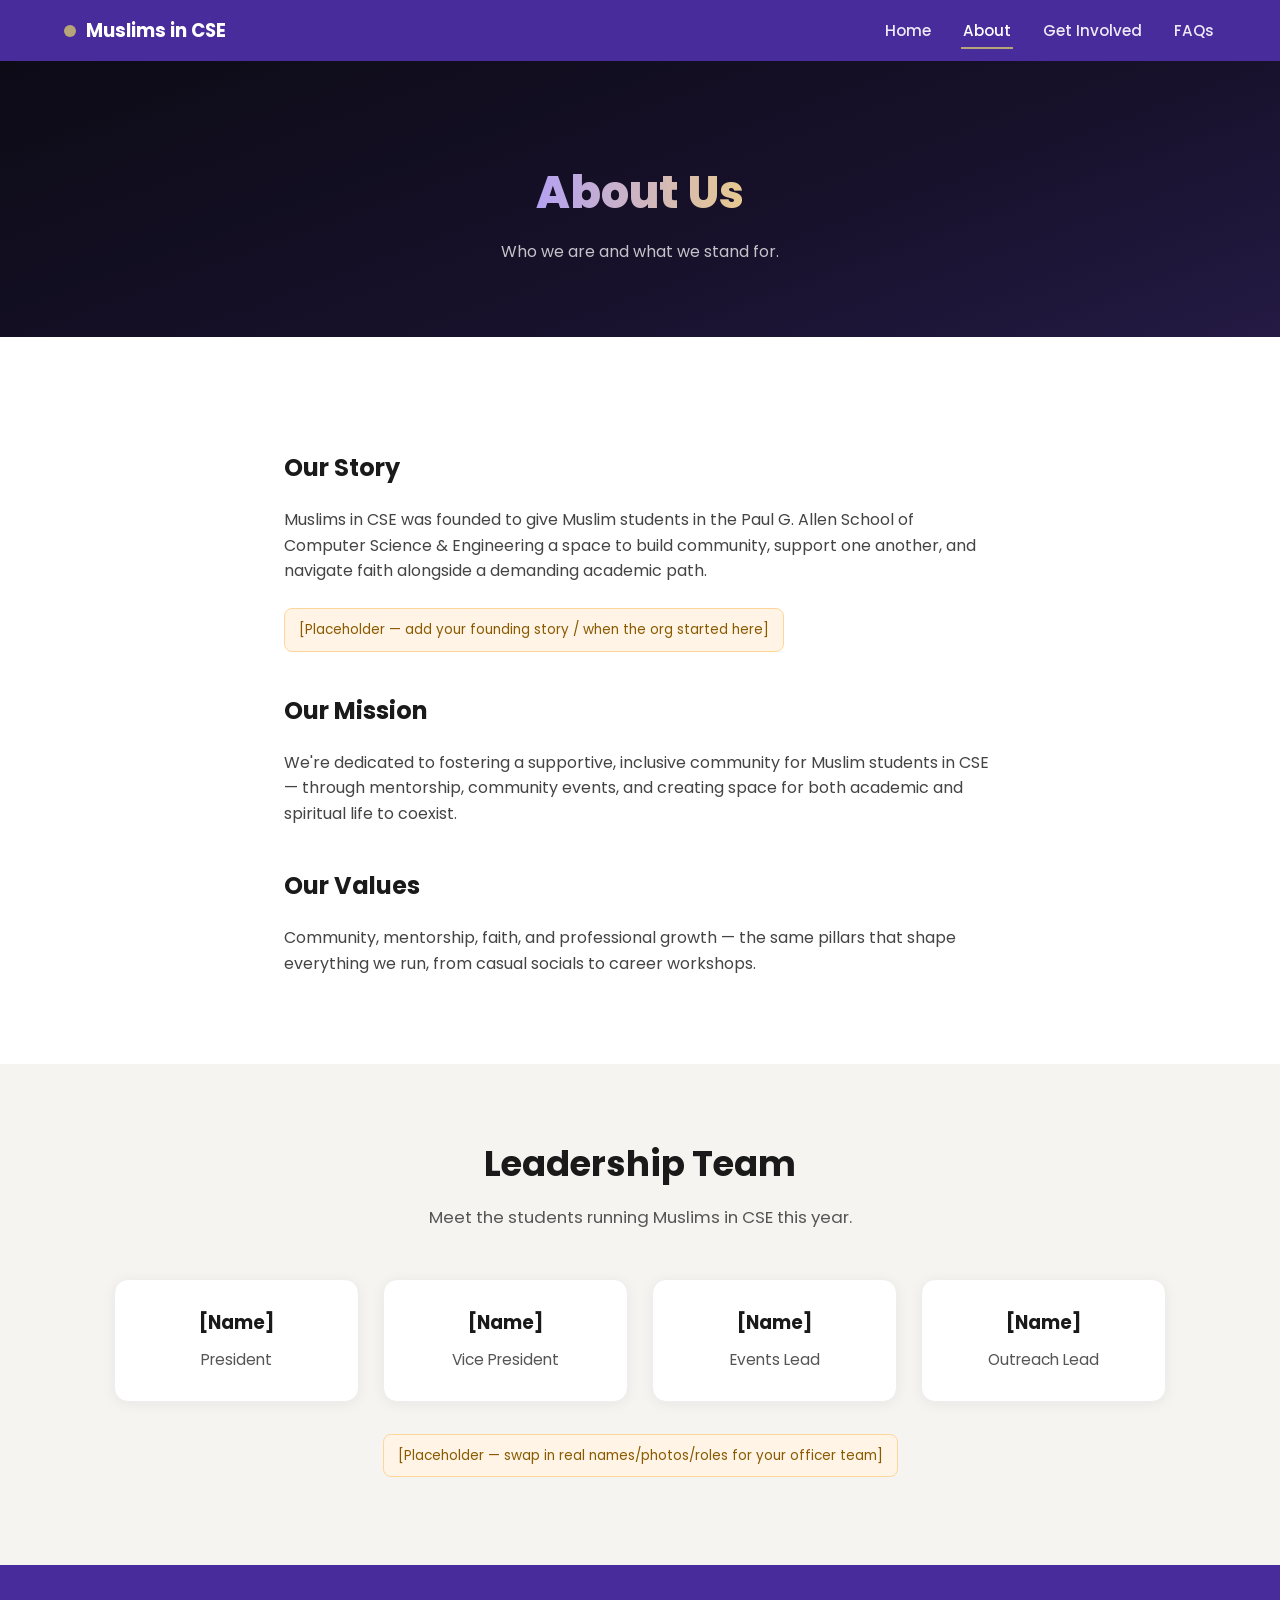
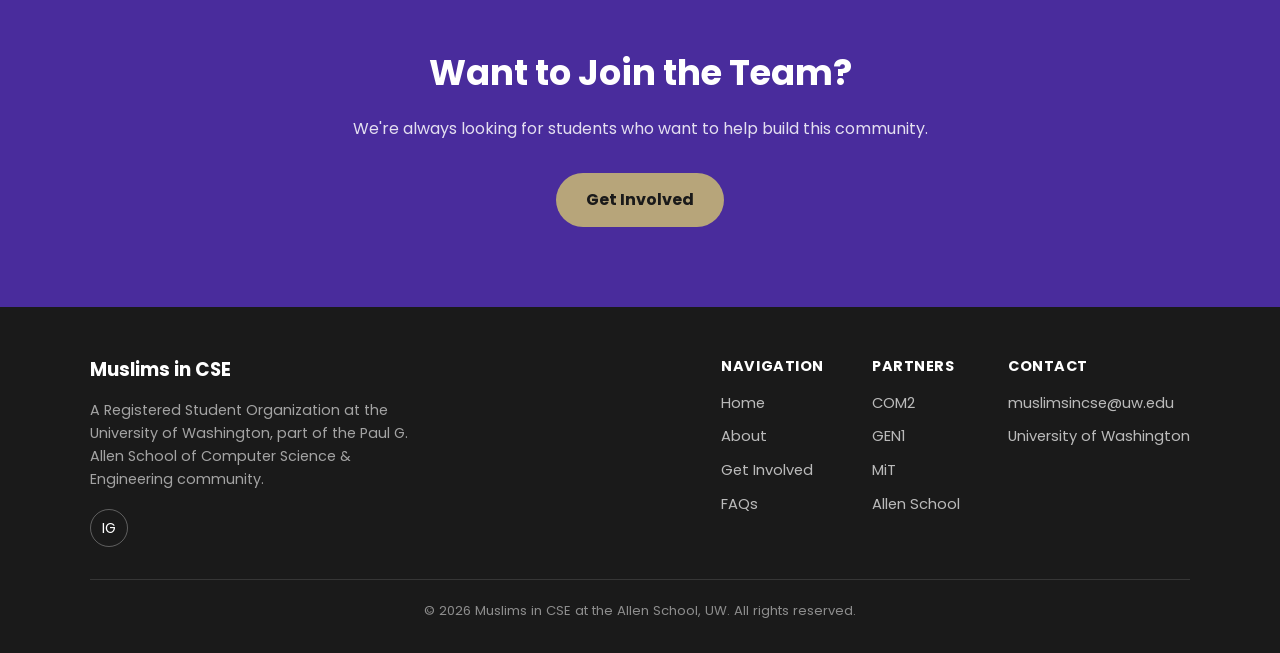
==== about.html @ 2cbd5d2c "Add about.html with organization details" ====
<!DOCTYPE html>
<html lang="en">
<head>
<meta charset="UTF-8">
<meta name="viewport" content="width=device-width, initial-scale=1.0">
<title>About — Muslims in CSE</title>
<link rel="stylesheet" href="style.css">
</head>
<body>

<header class="site-header">
  <div class="nav-wrap">
    <a href="index.html" class="brand"><span class="dot"></span> Muslims in CSE</a>
    <button class="menu-toggle" aria-label="Toggle menu" onclick="document.querySelector('.main-nav').classList.toggle('open')">&#9776;</button>
    <nav class="main-nav">
      <ul>
        <li><a href="index.html">Home</a></li>
        <li><a href="about.html" class="active">About</a></li>
        <li><a href="get-involved.html">Get Involved</a></li>
        <li><a href="faqs.html">FAQs</a></li>
      </ul>
    </nav>
  </div>
</header>

<section class="page-hero">
  <div class="container">
    <h1>About Us</h1>
    <p>Who we are and what we stand for.</p>
  </div>
</section>

<section>
  <div class="container prose">
    <h2>Our Story</h2>
    <p>Muslims in CSE was founded to give Muslim students in the Paul G. Allen School of Computer Science &amp; Engineering a space to build community, support one another, and navigate faith alongside a demanding academic path.</p>
    <span class="placeholder-note">[Placeholder — add your founding story / when the org started here]</span>

    <h2>Our Mission</h2>
    <p>We're dedicated to fostering a supportive, inclusive community for Muslim students in CSE — through mentorship, community events, and creating space for both academic and spiritual life to coexist.</p>

    <h2>Our Values</h2>
    <p>Community, mentorship, faith, and professional growth — the same pillars that shape everything we run, from casual socials to career workshops.</p>
  </div>
</section>

<section class="section-soft">
  <div class="container">
    <h2 class="section-title">Leadership Team</h2>
    <p class="section-lead">Meet the students running Muslims in CSE this year.</p>
    <div class="grid">
      <div class="card" style="text-align:center;">
        <h3>[Name]</h3>
        <p>President</p>
      </div>
      <div class="card" style="text-align:center;">
        <h3>[Name]</h3>
        <p>Vice President</p>
      </div>
      <div class="card" style="text-align:center;">
        <h3>[Name]</h3>
        <p>Events Lead</p>
      </div>
      <div class="card" style="text-align:center;">
        <h3>[Name]</h3>
        <p>Outreach Lead</p>
      </div>
    </div>
    <p style="text-align:center; margin-top:24px;"><span class="placeholder-note">[Placeholder — swap in real names/photos/roles for your officer team]</span></p>
  </div>
</section>

<section class="cta">
  <div class="container">
    <h2>Want to Join the Team?</h2>
    <p>We're always looking for students who want to help build this community.</p>
    <a href="get-involved.html" class="btn">Get Involved</a>
  </div>
</section>

<footer class="site-footer">
  <div class="footer-inner">
    <div class="footer-brand">
      <h3>Muslims in CSE</h3>
      <p>A Registered Student Organization at the University of Washington, part of the Paul G. Allen School of Computer Science &amp; Engineering community.</p>
      <div class="social-row">
        <a href="#" aria-label="Instagram">IG</a>
      </div>
    </div>
    <div class="footer-links">
      <div>
        <h4>Navigation</h4>
        <ul>
          <li><a href="index.html">Home</a></li>
          <li><a href="about.html">About</a></li>
          <li><a href="get-involved.html">Get Involved</a></li>
          <li><a href="faqs.html">FAQs</a></li>
        </ul>
      </div>
      <div>
        <h4>Partners</h4>
        <ul>
          <li><a href="https://com2.cs.washington.edu/" target="_blank" rel="noopener">COM2</a></li>
          <li><a href="https://gen1.cs.washington.edu/" target="_blank" rel="noopener">GEN1</a></li>
          <li><a href="https://mit.cs.washington.edu/" target="_blank" rel="noopener">MiT</a></li>
          <li><a href="https://www.cs.washington.edu/" target="_blank" rel="noopener">Allen School</a></li>
        </ul>
      </div>
      <div>
        <h4>Contact</h4>
        <ul>
          <li><a href="mailto:muslimsincse@uw.edu">muslimsincse@uw.edu</a></li>
          <li><a href="https://www.washington.edu/" target="_blank" rel="noopener">University of Washington</a></li>
        </ul>
      </div>
    </div>
  </div>
  <div class="footer-bottom">&copy; 2026 Muslims in CSE at the Allen School, UW. All rights reserved.</div>
</footer>

</body>
</html>
---- style.css ----
@import url('https://fonts.googleapis.com/css2?family=Poppins:wght@400;500;600;700;800&display=swap');

:root {
  --purple: #492c9c;
  --purple-dark: #2c1a63;
  --purple-light: #b4a1f2;
  --gold: #b7a57a;
  --ink: #1a1a1a;
  --bg-soft: #f5f4f0;
  --white: #ffffff;
  --radius: 14px;
}

* { box-sizing: border-box; }

body {
  margin: 0;
  font-family: 'Poppins', -apple-system, BlinkMacSystemFont, "Segoe UI", Roboto, Helvetica, Arial, sans-serif;
  color: var(--ink);
  line-height: 1.6;
  background: var(--white);
}

h1, h2, h3, .brand, nav.main-nav a { font-family: 'Poppins', sans-serif; }

img { max-width: 100%; display: block; }
a { color: inherit; }

.container {
  max-width: 1100px;
  margin: 0 auto;
  padding: 0 24px;
}

header.site-header {
  position: sticky;
  top: 0;
  z-index: 50;
  background: var(--purple);
  border-bottom: none;
}

.nav-wrap {
  display: flex;
  align-items: center;
  justify-content: space-between;
  padding: 16px 24px;
  max-width: 1200px;
  margin: 0 auto;
}

.brand {
  display: flex;
  align-items: center;
  gap: 10px;
  font-weight: 700;
  font-size: 1.15rem;
  text-decoration: none;
  color: var(--white);
}

.brand .dot {
  width: 12px;
  height: 12px;
  border-radius: 50%;
  background: var(--gold);
}

nav.main-nav ul {
  display: flex;
  gap: 28px;
  list-style: none;
  margin: 0;
  padding: 0;
}

nav.main-nav a {
  text-decoration: none;
  font-weight: 500;
  font-size: 0.95rem;
  color: rgba(255,255,255,0.9);
  padding: 6px 2px;
  border-bottom: 2px solid transparent;
}

nav.main-nav a:hover,
nav.main-nav a.active {
  color: var(--white);
  border-bottom-color: var(--gold);
}

.menu-toggle {
  display: none;
  background: none;
  border: none;
  font-size: 1.6rem;
  cursor: pointer;
  color: var(--white);
}

@media (max-width: 720px) {
  .menu-toggle { display: block; }
  nav.main-nav {
    display: none;
    width: 100%;
    order: 3;
  }
  nav.main-nav.open { display: block; }
  nav.main-nav ul {
    flex-direction: column;
    gap: 0;
    padding: 8px 24px 16px;
  }
  nav.main-nav a { display: block; padding: 10px 0; }
  .nav-wrap { flex-wrap: wrap; }
}

.hero {
  background:
    radial-gradient(ellipse at 30% 20%, rgba(73,44,156,0.55) 0%, rgba(10,8,20,0) 55%),
    radial-gradient(ellipse at 80% 80%, rgba(183,165,122,0.18) 0%, rgba(10,8,20,0) 50%),
    linear-gradient(160deg, #0d0b16 0%, #17112b 60%, #241a44 100%);
  color: var(--white);
  padding: 140px 24px 110px;
  text-align: left;
  position: relative;
}

.hero .container { max-width: 900px; }

.hero .eyebrow {
  color: var(--gold);
  font-weight: 600;
  letter-spacing: 0.08em;
  text-transform: uppercase;
  font-size: 0.85rem;
  margin-bottom: 18px;
  display: block;
}

.hero h1 {
  font-size: clamp(2.6rem, 6vw, 4.2rem);
  margin: 0;
  font-weight: 800;
  letter-spacing: -0.01em;
  line-height: 1.05;
  background: linear-gradient(90deg, var(--purple-light), #e7c98f);
  -webkit-background-clip: text;
  background-clip: text;
  color: transparent;
}

.hero h1 + .hero-sub {
  font-size: clamp(1.3rem, 3vw, 1.9rem);
  font-weight: 500;
  color: var(--white);
  margin: 6px 0 26px;
}

.hero p {
  max-width: 620px;
  margin: 0 0 36px;
  font-size: 1.1rem;
  color: rgba(255,255,255,0.78);
}

.page-hero {
  background: linear-gradient(160deg, #0d0b16 0%, #17112b 60%, #241a44 100%);
  color: var(--white);
  padding: 96px 24px 72px;
  text-align: center;
}

.page-hero h1 {
  margin: 0 0 10px;
  font-size: clamp(2rem, 4.5vw, 2.8rem);
  font-weight: 800;
  background: linear-gradient(90deg, var(--purple-light), #e7c98f);
  -webkit-background-clip: text;
  background-clip: text;
  color: transparent;
  display: inline-block;
}
.page-hero p { margin: 0; color: rgba(255,255,255,0.75); }

.btn {
  display: inline-block;
  padding: 14px 30px;
  border-radius: 999px;
  background: var(--gold);
  color: var(--ink);
  font-weight: 700;
  text-decoration: none;
  transition: transform 0.15s ease, box-shadow 0.15s ease;
  border: none;
  cursor: pointer;
}

.btn:hover { transform: translateY(-2px); box-shadow: 0 8px 20px rgba(0,0,0,0.18); }

.btn-outline {
  background: transparent;
  border: 2px solid var(--white);
  color: var(--white);
}

section { padding: 72px 24px; }
.section-soft { background: var(--bg-soft); }
.section-dark { background: var(--purple); color: var(--white); }

h2.section-title {
  text-align: center;
  font-size: clamp(1.6rem, 3.2vw, 2.2rem);
  margin: 0 0 12px;
}

p.section-lead {
  text-align: center;
  max-width: 680px;
  margin: 0 auto 48px;
  color: #555;
  font-size: 1.05rem;
}

.section-dark p.section-lead { color: rgba(255,255,255,0.85); }

.grid {
  display: grid;
  grid-template-columns: repeat(auto-fit, minmax(230px, 1fr));
  gap: 24px;
  max-width: 1100px;
  margin: 0 auto;
}

.card {
  background: var(--white);
  border-radius: var(--radius);
  padding: 28px 24px;
  box-shadow: 0 2px 14px rgba(0,0,0,0.06);
  border: 1px solid #eee;
}

.card .icon {
  width: 46px;
  height: 46px;
  border-radius: 12px;
  background: var(--purple);
  color: var(--white);
  display: flex;
  align-items: center;
  justify-content: center;
  font-size: 1.3rem;
  margin-bottom: 16px;
}

.card h3 { margin: 0 0 10px; font-size: 1.15rem; }
.card p { margin: 0; color: #555; font-size: 0.97rem; }

.faq-list { max-width: 780px; margin: 0 auto; }

details.faq-item {
  border-bottom: 1px solid #e4e4e4;
  padding: 18px 0;
}

details.faq-item summary {
  cursor: pointer;
  font-weight: 600;
  font-size: 1.05rem;
  list-style: none;
  display: flex;
  justify-content: space-between;
  align-items: center;
}

details.faq-item summary::-webkit-details-marker { display: none; }

details.faq-item summary::after {
  content: "+";
  font-size: 1.4rem;
  color: var(--purple);
  margin-left: 16px;
  transition: transform 0.2s ease;
}

details.faq-item[open] summary::after { transform: rotate(45deg); }

details.faq-item p {
  margin: 14px 0 0;
  color: #555;
}

.cta {
  background: var(--purple);
  color: var(--white);
  text-align: center;
  padding: 80px 24px;
}

.cta h2 { margin: 0 0 14px; font-size: clamp(1.6rem, 3.5vw, 2.2rem); }
.cta p { margin: 0 0 32px; color: rgba(255,255,255,0.85); }

footer.site-footer {
  background: #1a1a1a;
  color: rgba(255,255,255,0.85);
  padding: 48px 24px 32px;
}

.footer-inner {
  max-width: 1100px;
  margin: 0 auto;
  display: flex;
  flex-wrap: wrap;
  justify-content: space-between;
  gap: 32px;
}

.footer-brand { max-width: 320px; }
.footer-brand h3 { color: var(--white); margin: 0 0 10px; }
.footer-brand p { font-size: 0.9rem; color: rgba(255,255,255,0.6); }

.footer-links { display: flex; gap: 48px; flex-wrap: wrap; }
.footer-links h4 { color: var(--white); font-size: 0.9rem; margin: 0 0 12px; text-transform: uppercase; letter-spacing: 0.04em; }
.footer-links ul { list-style: none; margin: 0; padding: 0; }
.footer-links li { margin-bottom: 8px; }
.footer-links a { color: rgba(255,255,255,0.7); text-decoration: none; font-size: 0.92rem; }
.footer-links a:hover { color: var(--white); }

.social-row { display: flex; gap: 14px; margin-top: 18px; }
.social-row a {
  width: 38px; height: 38px;
  border-radius: 50%;
  border: 1px solid rgba(255,255,255,0.3);
  display: flex; align-items: center; justify-content: center;
  text-decoration: none;
  color: var(--white);
  font-size: 0.9rem;
}

.footer-bottom {
  max-width: 1100px;
  margin: 32px auto 0;
  padding-top: 20px;
  border-top: 1px solid rgba(255,255,255,0.12);
  font-size: 0.82rem;
  color: rgba(255,255,255,0.5);
  text-align: center;
}

.prose { max-width: 760px; margin: 0 auto; }
.prose h2 { margin-top: 40px; }
.prose p { color: #444; }

.two-col {
  display: grid;
  grid-template-columns: 1fr 1fr;
  gap: 40px;
  max-width: 1100px;
  margin: 0 auto;
  align-items: center;
}

@media (max-width: 720px) {
  .two-col { grid-template-columns: 1fr; }
  section { padding: 56px 20px; }
}

.placeholder-note {
  display: inline-block;
  background: #fff4e5;
  border: 1px solid #ffd699;
  color: #8a5a00;
  font-size: 0.85rem;
  padding: 10px 14px;
  border-radius: 8px;
  margin-top: 8px;
}
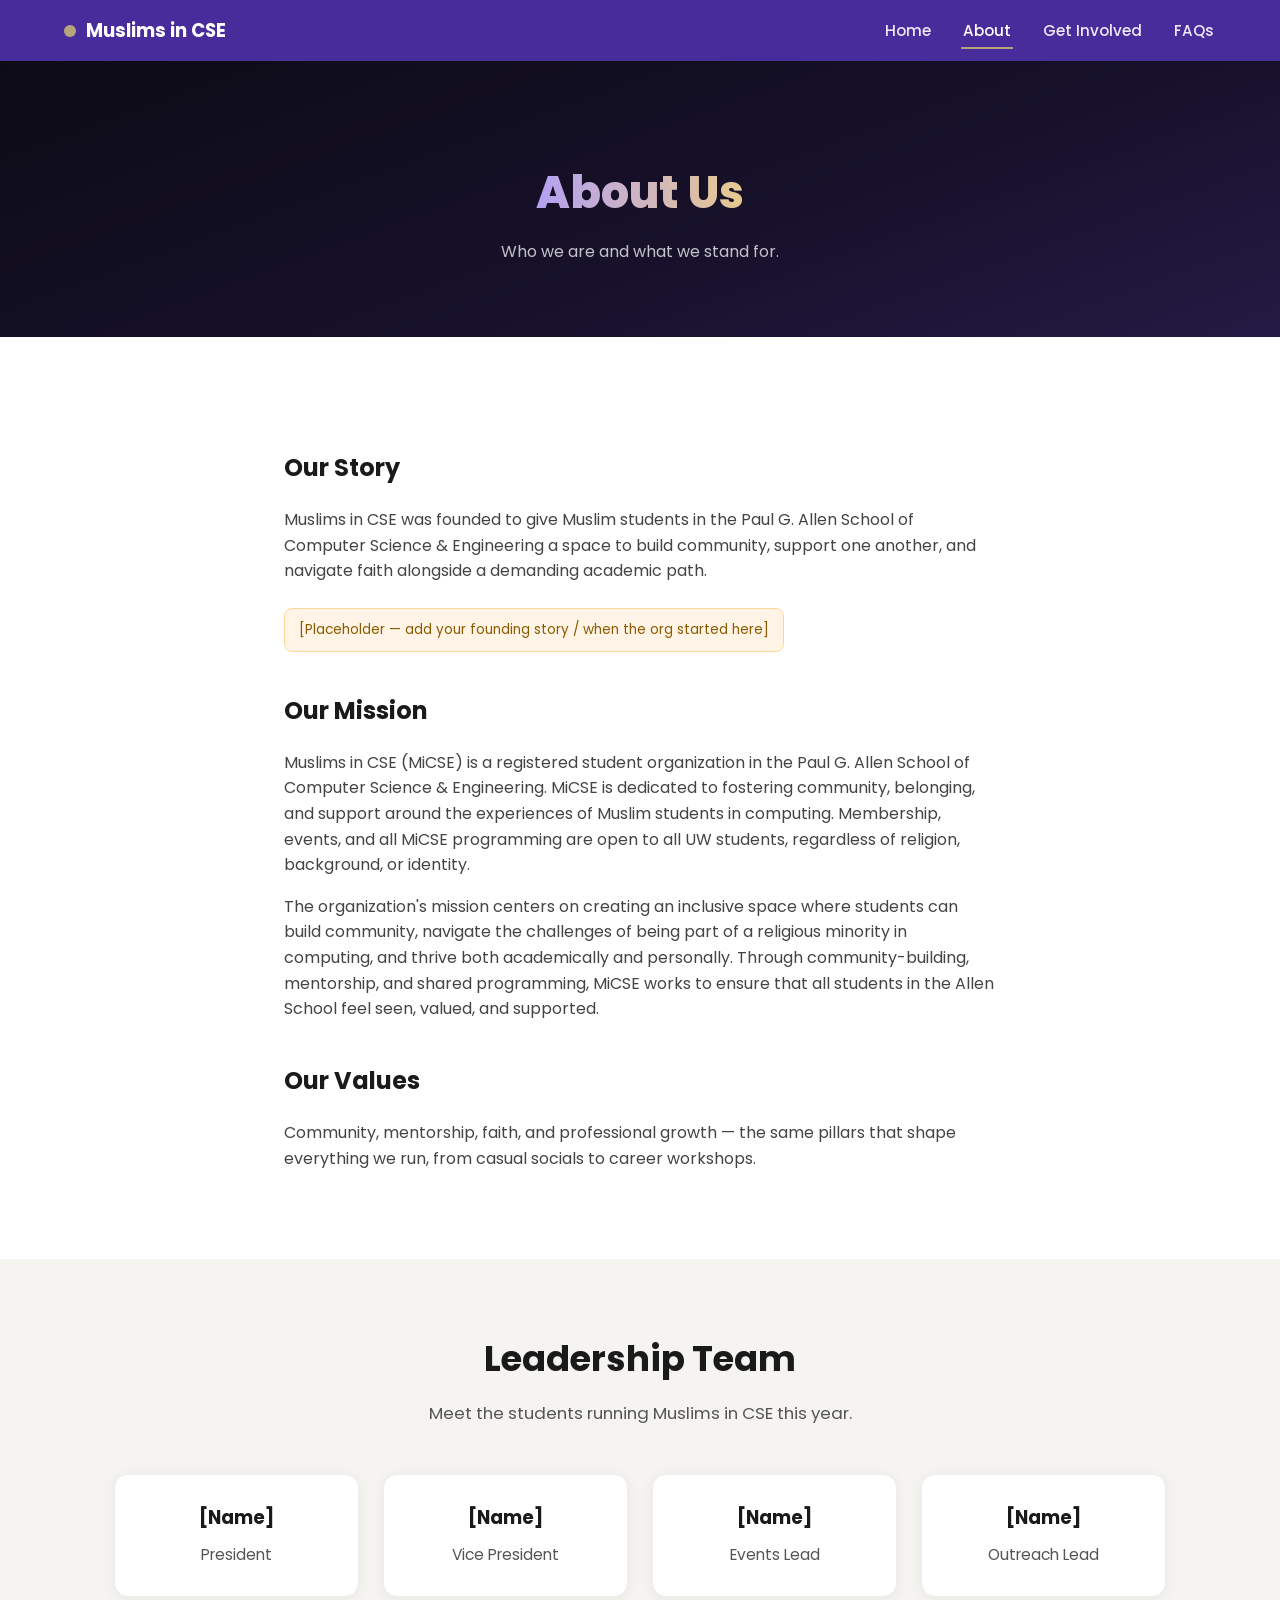
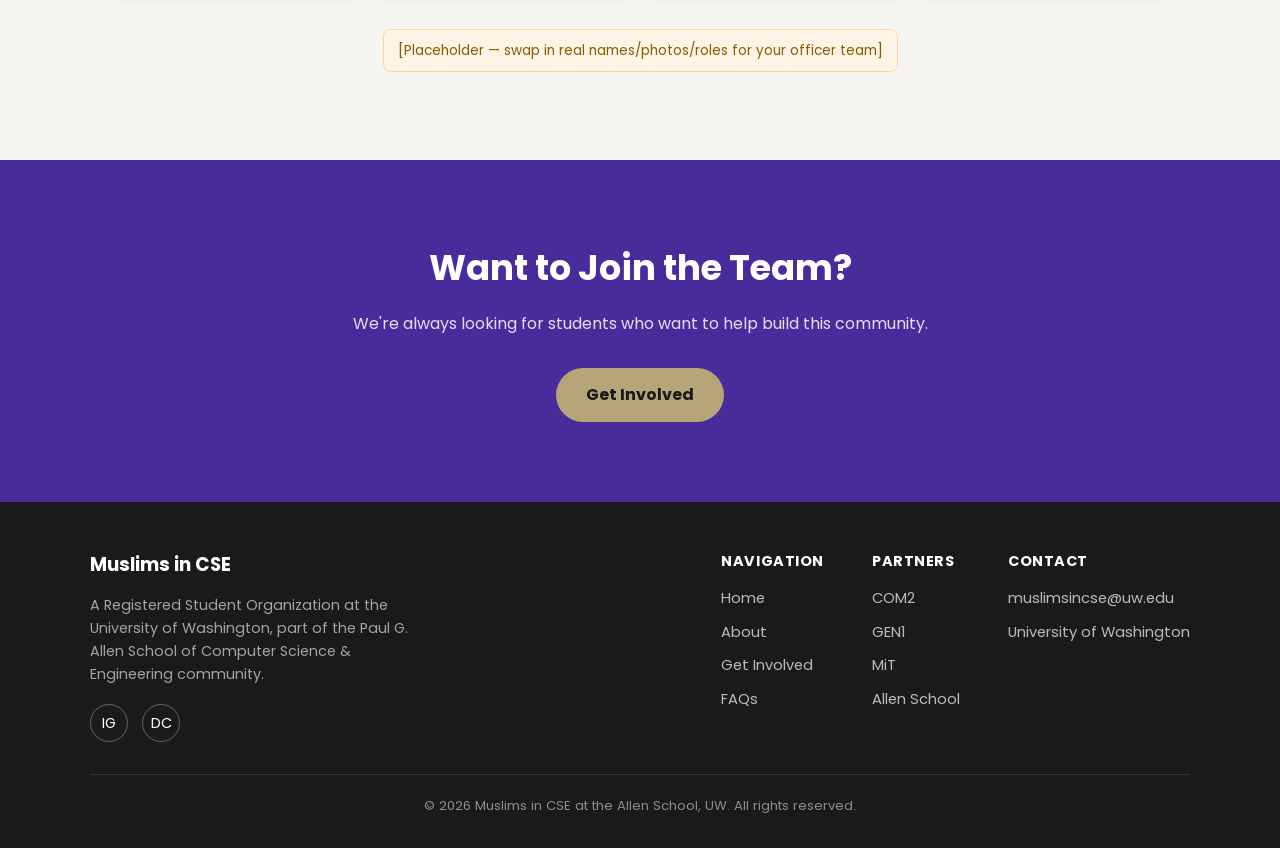
==== commit 1b294d39: "Revise mission statement for Muslims in CSE Updated the mission statement of Muslims in CSE to bette" ====
--- a/about.html
+++ b/about.html
@@ -37,7 +37,8 @@
     <span class="placeholder-note">[Placeholder — add your founding story / when the org started here]</span>
 
     <h2>Our Mission</h2>
-    <p>We're dedicated to fostering a supportive, inclusive community for Muslim students in CSE — through mentorship, community events, and creating space for both academic and spiritual life to coexist.</p>
+    <p>Muslims in CSE (MiCSE) is a registered student organization in the Paul G. Allen School of Computer Science &amp; Engineering. MiCSE is dedicated to fostering community, belonging, and support around the experiences of Muslim students in computing. Membership, events, and all MiCSE programming are open to all UW students, regardless of religion, background, or identity.</p>
+    <p>The organization's mission centers on creating an inclusive space where students can build community, navigate the challenges of being part of a religious minority in computing, and thrive both academically and personally. Through community-building, mentorship, and shared programming, MiCSE works to ensure that all students in the Allen School feel seen, valued, and supported.</p>
 
     <h2>Our Values</h2>
     <p>Community, mentorship, faith, and professional growth — the same pillars that shape everything we run, from casual socials to career workshops.</p>
@@ -85,6 +86,7 @@
       <p>A Registered Student Organization at the University of Washington, part of the Paul G. Allen School of Computer Science &amp; Engineering community.</p>
       <div class="social-row">
         <a href="#" aria-label="Instagram">IG</a>
+        <a href="https://discord.gg/hwtS8GEwmB" target="_blank" rel="noopener" aria-label="Discord">DC</a>
       </div>
     </div>
     <div class="footer-links">
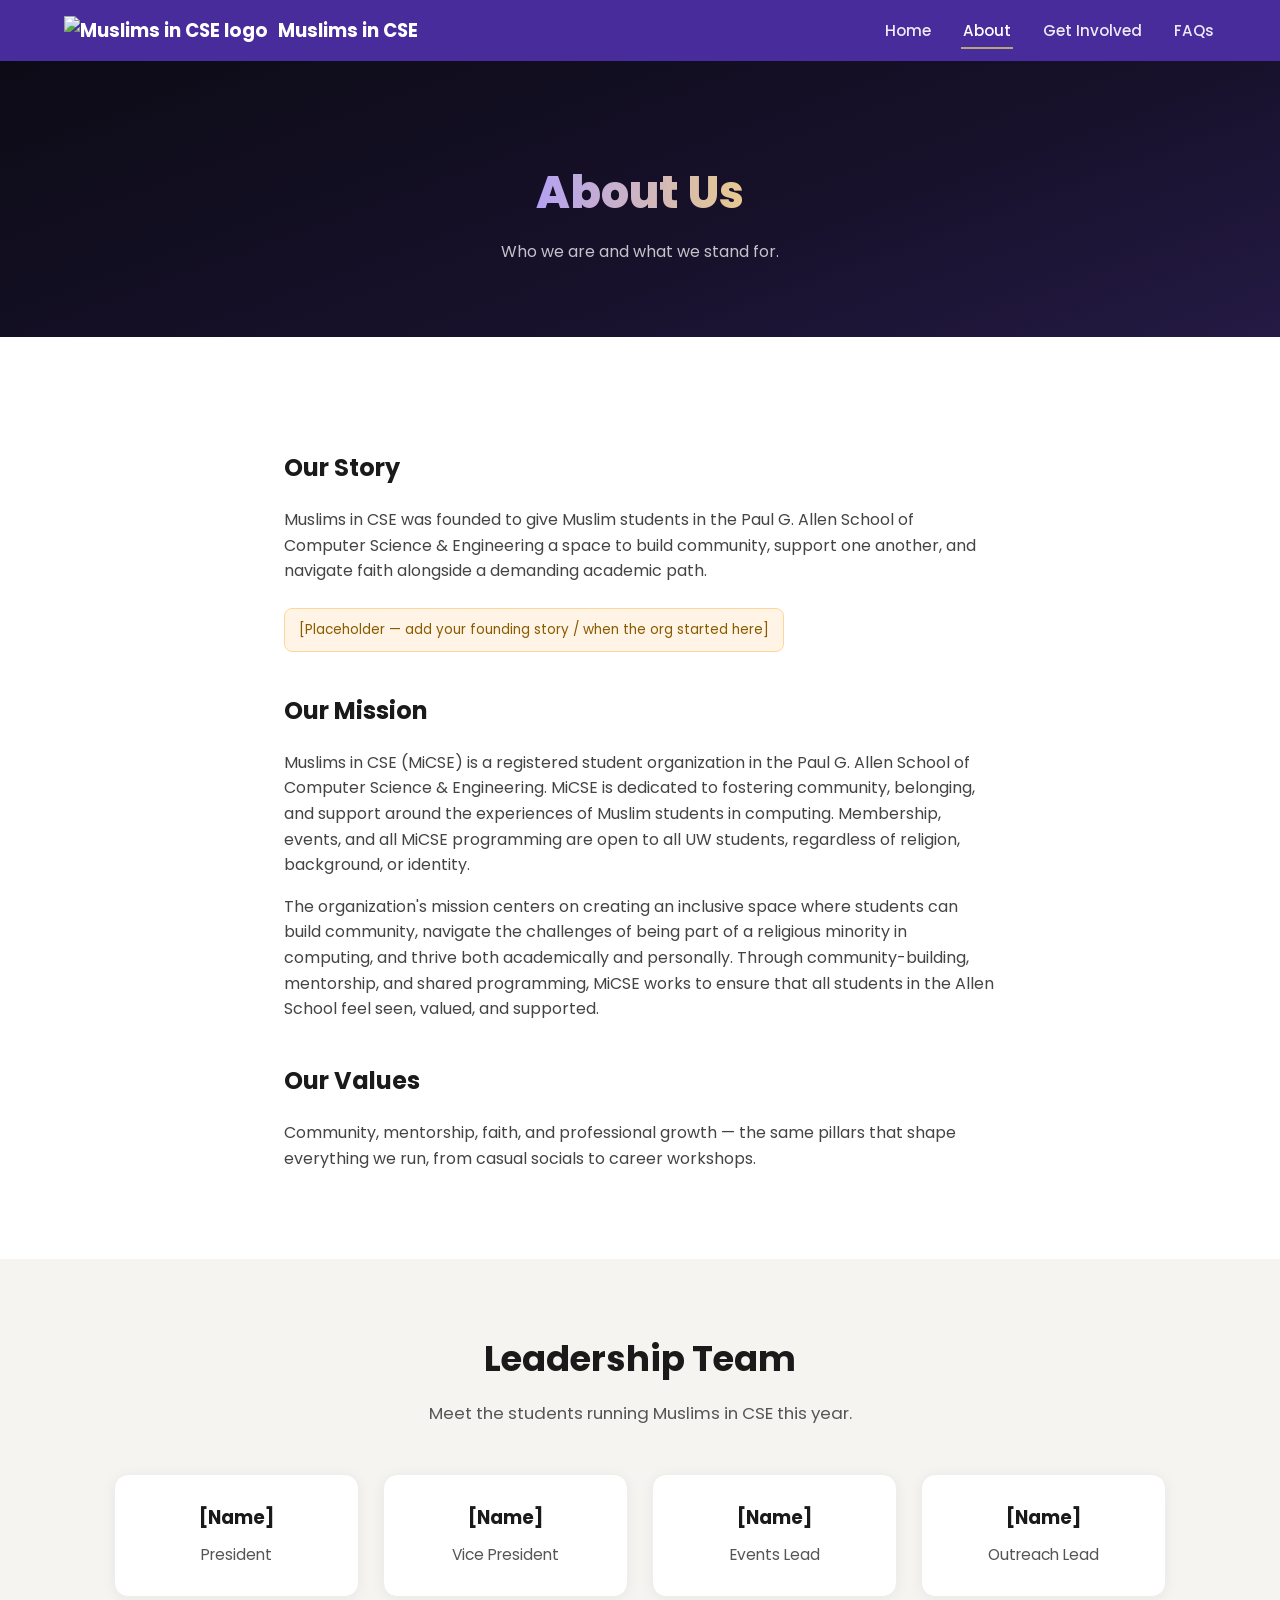
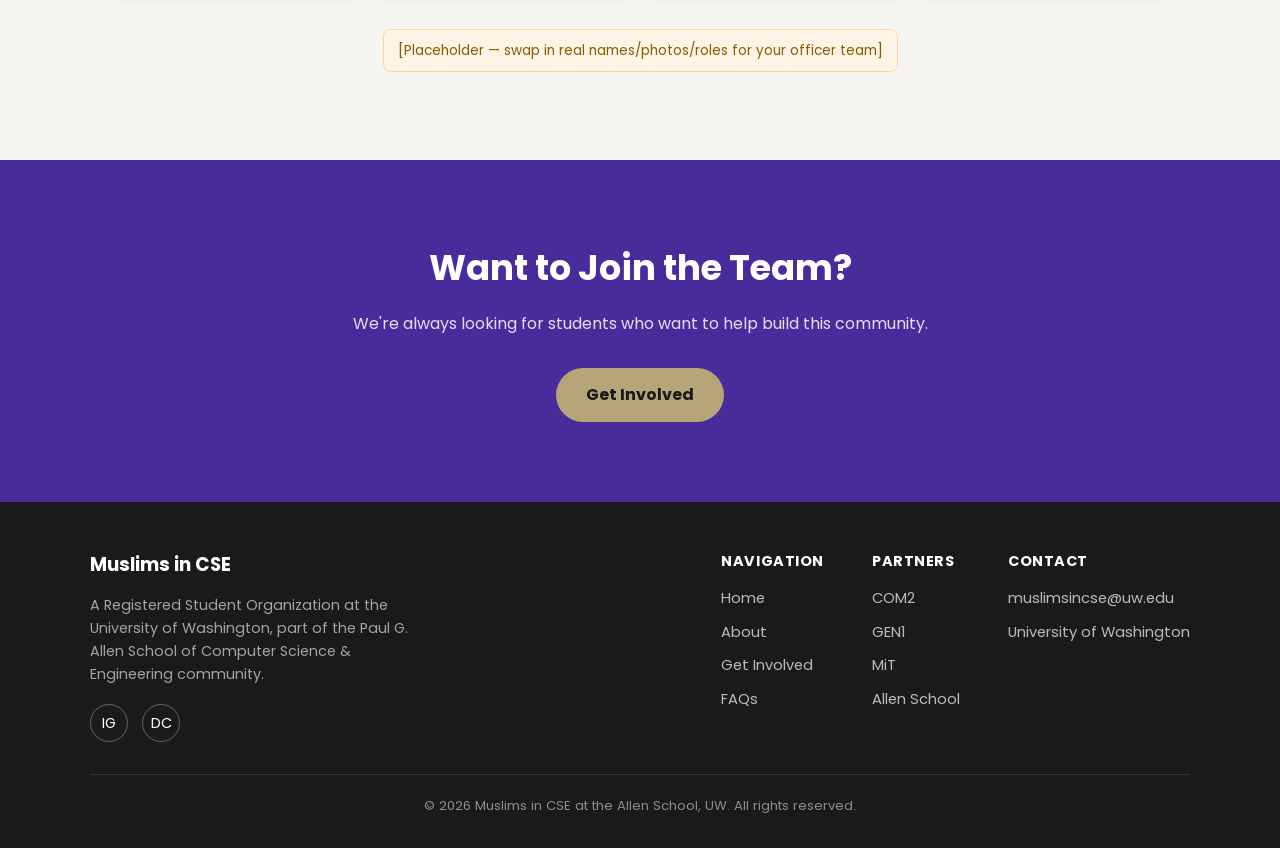
==== commit 57a242b8: "Update navigation and footer links in about.html" ====
--- a/about.html
+++ b/about.html
@@ -10,7 +10,7 @@
 
 <header class="site-header">
   <div class="nav-wrap">
-    <a href="index.html" class="brand"><span class="dot"></span> Muslims in CSE</a>
+    <a href="index.html" class="brand"><img src="logo.png" class="logo" alt="Muslims in CSE logo"> Muslims in CSE</a>
     <button class="menu-toggle" aria-label="Toggle menu" onclick="document.querySelector('.main-nav').classList.toggle('open')">&#9776;</button>
     <nav class="main-nav">
       <ul>
@@ -85,7 +85,7 @@
       <h3>Muslims in CSE</h3>
       <p>A Registered Student Organization at the University of Washington, part of the Paul G. Allen School of Computer Science &amp; Engineering community.</p>
       <div class="social-row">
-        <a href="#" aria-label="Instagram">IG</a>
+        <a href="https://www.instagram.com/muslimsincse/" target="_blank" rel="noopener" aria-label="Instagram">IG</a>
         <a href="https://discord.gg/hwtS8GEwmB" target="_blank" rel="noopener" aria-label="Discord">DC</a>
       </div>
     </div>
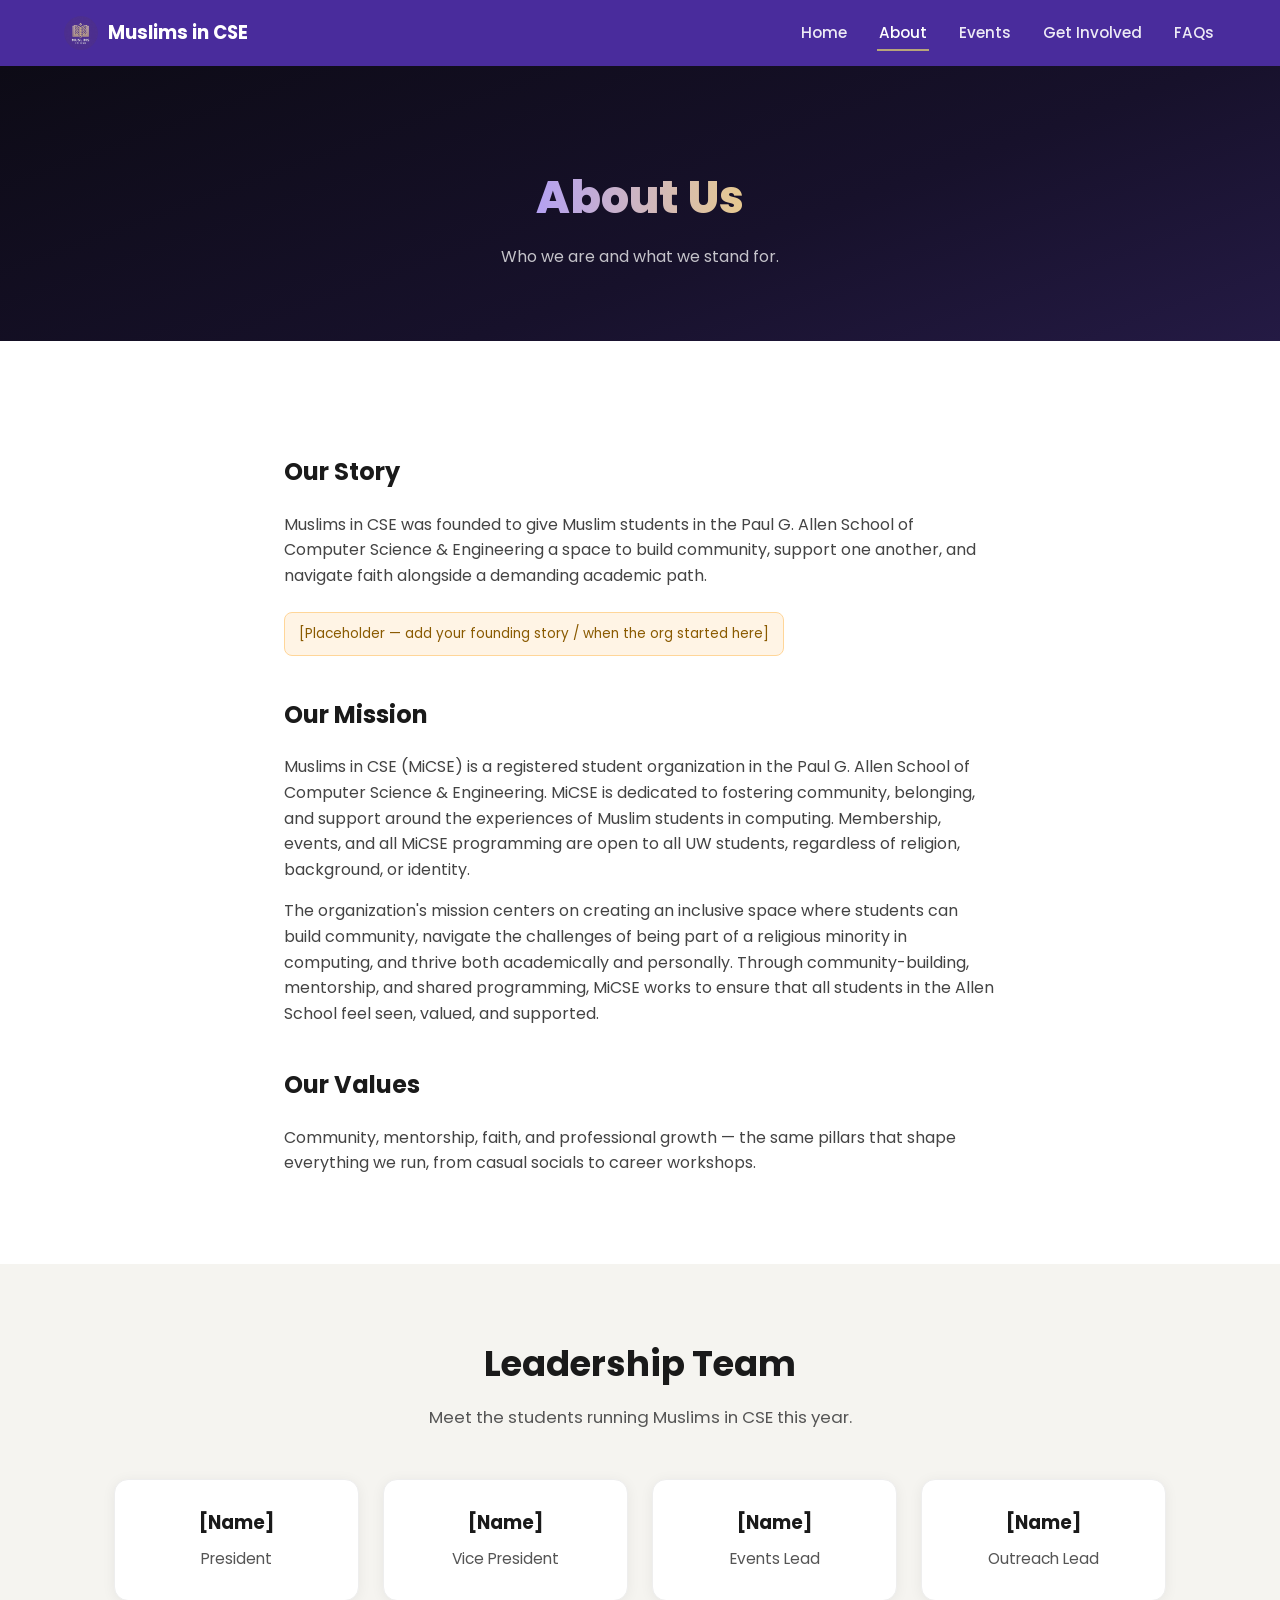
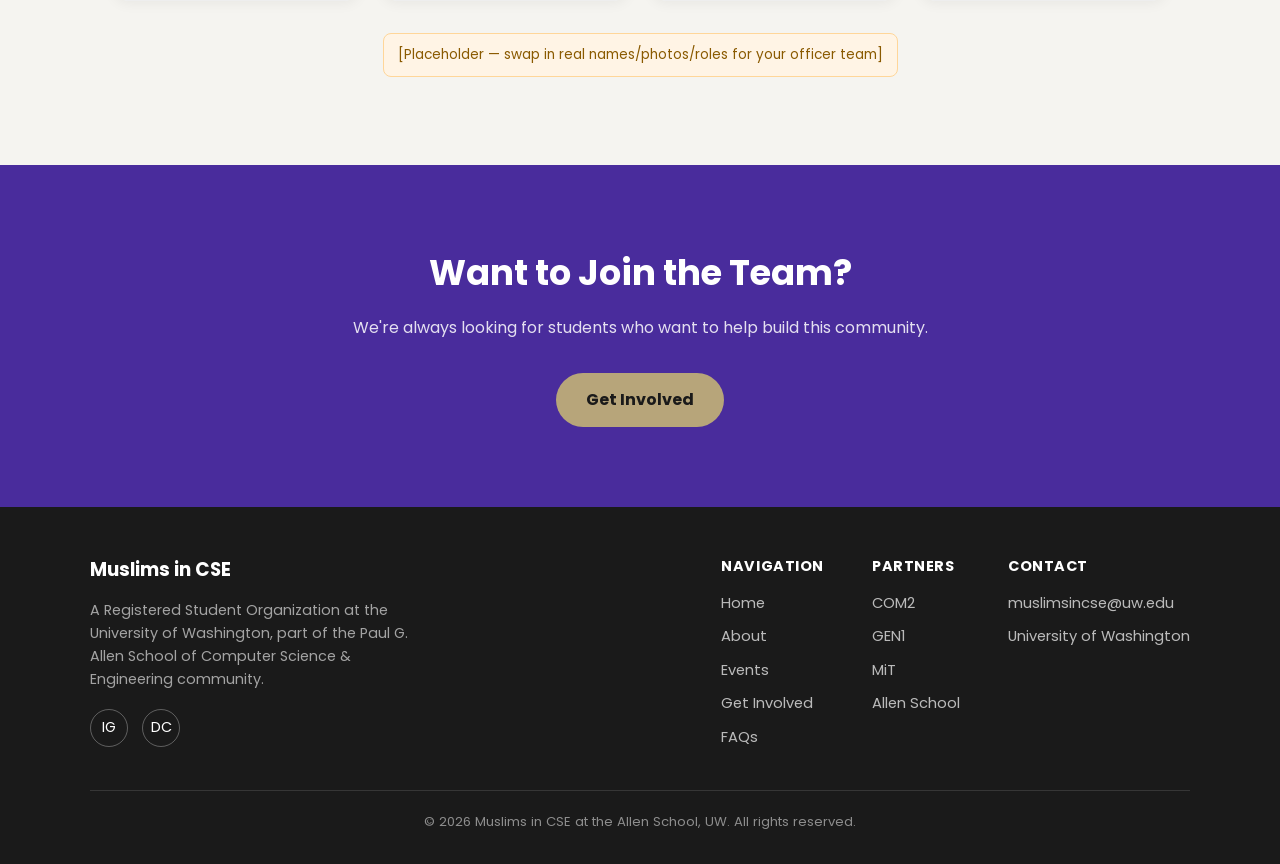
==== commit b94c419b: "Add Events link to navigation in about.html" ====
--- a/about.html
+++ b/about.html
@@ -16,6 +16,7 @@
       <ul>
         <li><a href="index.html">Home</a></li>
         <li><a href="about.html" class="active">About</a></li>
+        <li><a href="events.html">Events</a></li>
         <li><a href="get-involved.html">Get Involved</a></li>
         <li><a href="faqs.html">FAQs</a></li>
       </ul>
@@ -95,6 +96,7 @@
         <ul>
           <li><a href="index.html">Home</a></li>
           <li><a href="about.html">About</a></li>
+          <li><a href="events.html">Events</a></li>
           <li><a href="get-involved.html">Get Involved</a></li>
           <li><a href="faqs.html">FAQs</a></li>
         </ul>
--- a/style.css
+++ b/style.css
@@ -32,6 +32,7 @@
   padding: 0 24px;
 }
 
+/* Header / nav */
 header.site-header {
   position: sticky;
   top: 0;
@@ -59,11 +60,12 @@
   color: var(--white);
 }
 
-.brand .dot {
-  width: 12px;
-  height: 12px;
+.brand .logo {
+  width: 34px;
+  height: 34px;
   border-radius: 50%;
-  background: var(--gold);
+  object-fit: cover;
+  display: block;
 }
 
 nav.main-nav ul {
@@ -115,6 +117,7 @@
   .nav-wrap { flex-wrap: wrap; }
 }
 
+/* Hero */
 .hero {
   background:
     radial-gradient(ellipse at 30% 20%, rgba(73,44,156,0.55) 0%, rgba(10,8,20,0) 55%),
@@ -183,6 +186,7 @@
 }
 .page-hero p { margin: 0; color: rgba(255,255,255,0.75); }
 
+/* Buttons */
 .btn {
   display: inline-block;
   padding: 14px 30px;
@@ -204,6 +208,7 @@
   color: var(--white);
 }
 
+/* Sections */
 section { padding: 72px 24px; }
 .section-soft { background: var(--bg-soft); }
 .section-dark { background: var(--purple); color: var(--white); }
@@ -224,6 +229,7 @@
 
 .section-dark p.section-lead { color: rgba(255,255,255,0.85); }
 
+/* Cards grid */
 .grid {
   display: grid;
   grid-template-columns: repeat(auto-fit, minmax(230px, 1fr));
@@ -256,6 +262,132 @@
 .card h3 { margin: 0 0 10px; font-size: 1.15rem; }
 .card p { margin: 0; color: #555; font-size: 0.97rem; }
 
+/* What We Do photo gallery */
+.gallery-viewport {
+  position: relative;
+  max-width: 1100px;
+  margin: 0 auto;
+  border-radius: 24px;
+  overflow: hidden;
+  box-shadow: 0 12px 40px rgba(0,0,0,0.18);
+}
+
+.gallery-track {
+  display: flex;
+  width: 100%;
+  transition: transform 0.45s ease;
+}
+
+.gallery-slide {
+  position: relative;
+  flex: 0 0 100%;
+  height: 520px;
+  background:
+    radial-gradient(ellipse at 30% 20%, rgba(183,165,122,0.25) 0%, rgba(10,8,20,0) 55%),
+    linear-gradient(160deg, #3a2586 0%, #1c1238 100%);
+  display: flex;
+  align-items: center;
+  justify-content: center;
+}
+
+.gallery-slide .gallery-icon {
+  font-size: 5rem;
+  opacity: 0.9;
+  transition: opacity 0.2s ease;
+}
+
+.gallery-slide .gallery-tag {
+  position: absolute;
+  bottom: 28px;
+  left: 28px;
+  color: var(--white);
+  font-size: 2.2rem;
+  font-weight: 800;
+  letter-spacing: -0.01em;
+  text-shadow: 0 2px 12px rgba(0,0,0,0.55);
+  transition: opacity 0.2s ease;
+}
+
+.gallery-overlay {
+  position: absolute;
+  inset: 0;
+  background: rgba(10,8,20,0.85);
+  display: flex;
+  flex-direction: column;
+  align-items: center;
+  justify-content: center;
+  text-align: center;
+  padding: 40px;
+  opacity: 0;
+  transition: opacity 0.25s ease;
+}
+
+.gallery-overlay h3 { color: var(--white); margin: 0 0 12px; font-size: 1.5rem; }
+.gallery-overlay p { color: rgba(255,255,255,0.85); margin: 0; max-width: 480px; font-size: 1rem; }
+
+.gallery-slide:hover .gallery-overlay { opacity: 1; }
+.gallery-slide:hover .gallery-icon,
+.gallery-slide:hover .gallery-tag { opacity: 0; }
+
+.gallery-arrow {
+  position: absolute;
+  top: 50%;
+  transform: translateY(-50%);
+  width: 34px;
+  height: 34px;
+  border: none;
+  background: transparent;
+  color: var(--white);
+  font-size: 1.1rem;
+  line-height: 1;
+  cursor: pointer;
+  display: flex;
+  align-items: center;
+  justify-content: center;
+  text-shadow: 0 1px 6px rgba(0,0,0,0.6);
+  z-index: 5;
+  opacity: 0.9;
+  transition: opacity 0.15s ease, transform 0.15s ease;
+}
+
+.gallery-arrow:hover { opacity: 1; transform: translateY(-50%) scale(1.15); }
+.gallery-arrow.prev { left: 14px; }
+.gallery-arrow.next { right: 14px; }
+
+.gallery-dots {
+  position: absolute;
+  bottom: 18px;
+  left: 50%;
+  transform: translateX(-50%);
+  display: flex;
+  gap: 9px;
+  z-index: 5;
+}
+
+.gallery-dots .dot {
+  width: 8px;
+  height: 8px;
+  border-radius: 50%;
+  border: none;
+  padding: 0;
+  background: rgba(255,255,255,0.5);
+  cursor: pointer;
+  transition: background 0.15s ease, transform 0.15s ease;
+}
+
+.gallery-dots .dot.active {
+  background: var(--white);
+  transform: scale(1.2);
+}
+
+@media (max-width: 720px) {
+  .gallery-slide { height: 360px; }
+  .gallery-overlay { opacity: 1; padding: 24px; }
+  .gallery-overlay h3 { font-size: 1.2rem; }
+  .gallery-tag { display: none; }
+}
+
+/* FAQ accordion */
 .faq-list { max-width: 780px; margin: 0 auto; }
 
 details.faq-item {
@@ -290,6 +422,7 @@
   color: #555;
 }
 
+/* CTA */
 .cta {
   background: var(--purple);
   color: var(--white);
@@ -300,6 +433,7 @@
 .cta h2 { margin: 0 0 14px; font-size: clamp(1.6rem, 3.5vw, 2.2rem); }
 .cta p { margin: 0 0 32px; color: rgba(255,255,255,0.85); }
 
+/* Footer */
 footer.site-footer {
   background: #1a1a1a;
   color: rgba(255,255,255,0.85);
@@ -347,6 +481,7 @@
   text-align: center;
 }
 
+/* Content pages */
 .prose { max-width: 760px; margin: 0 auto; }
 .prose h2 { margin-top: 40px; }
 .prose p { color: #444; }
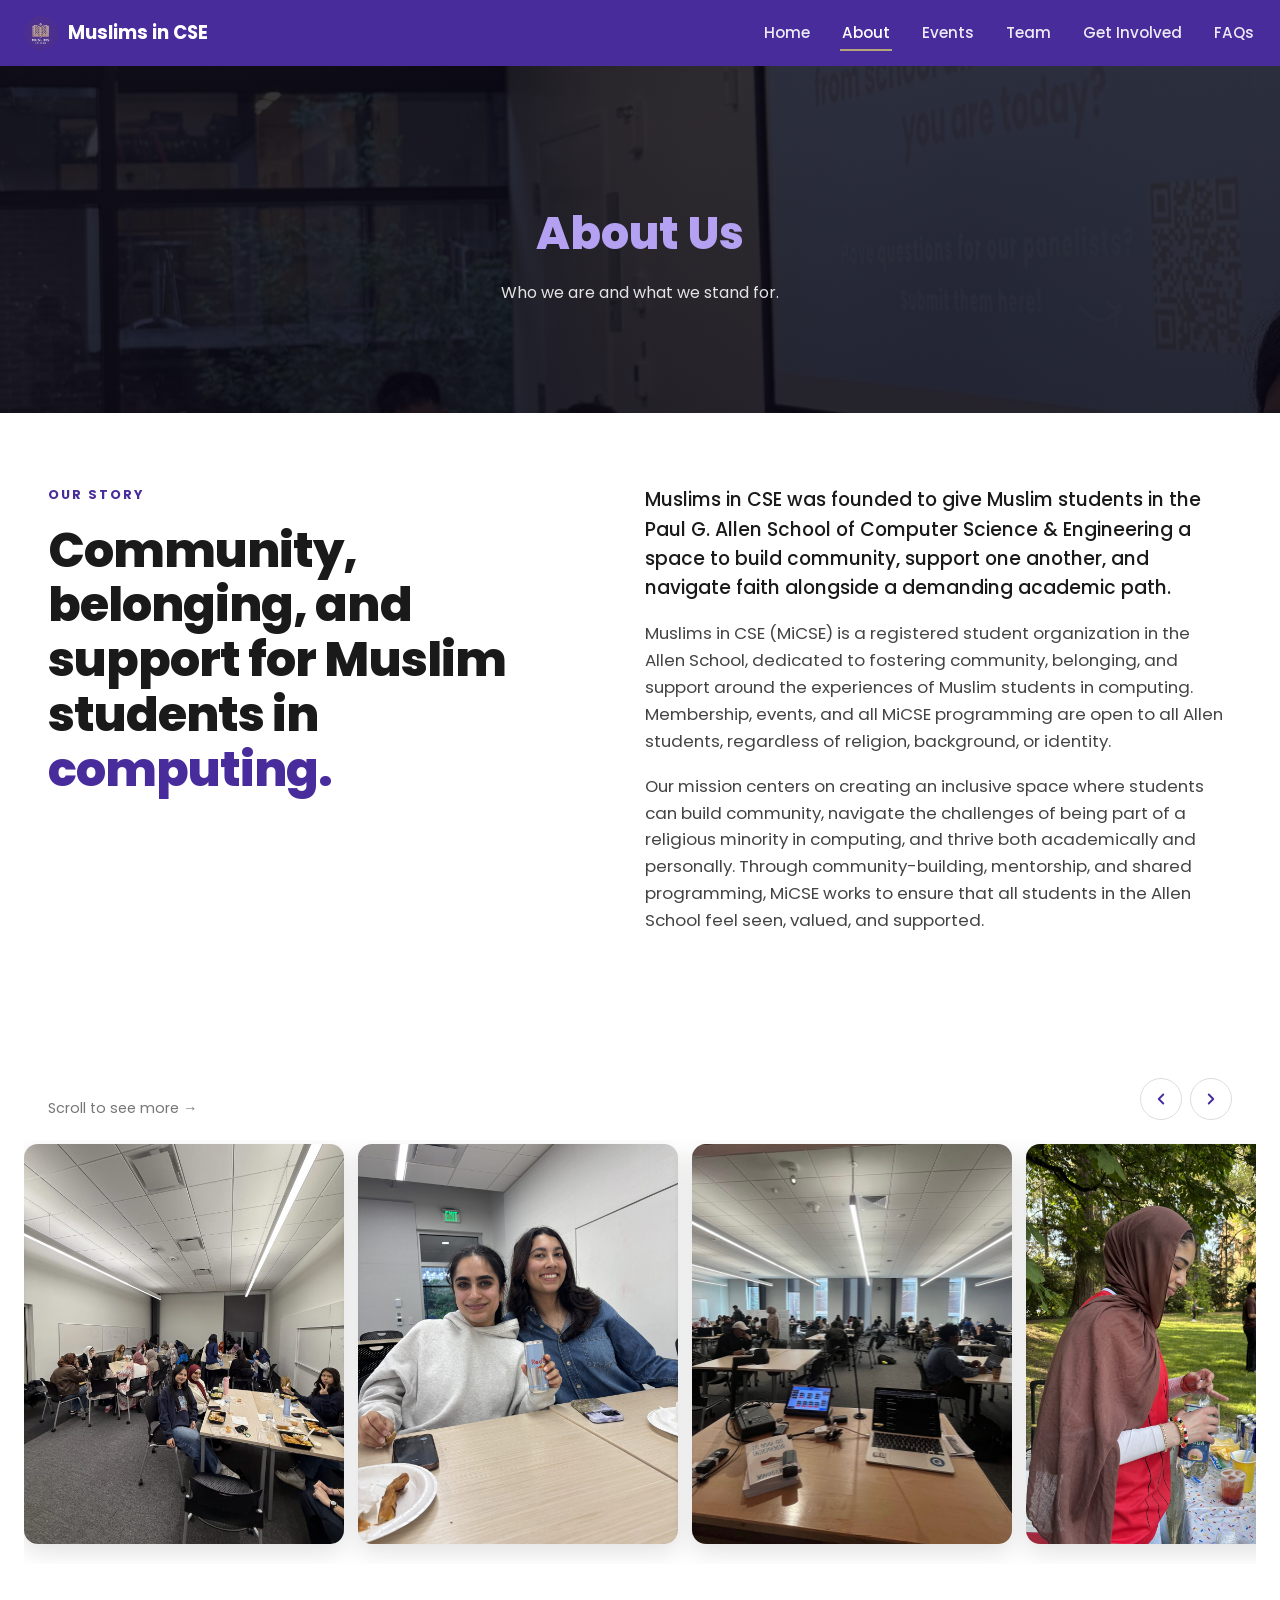
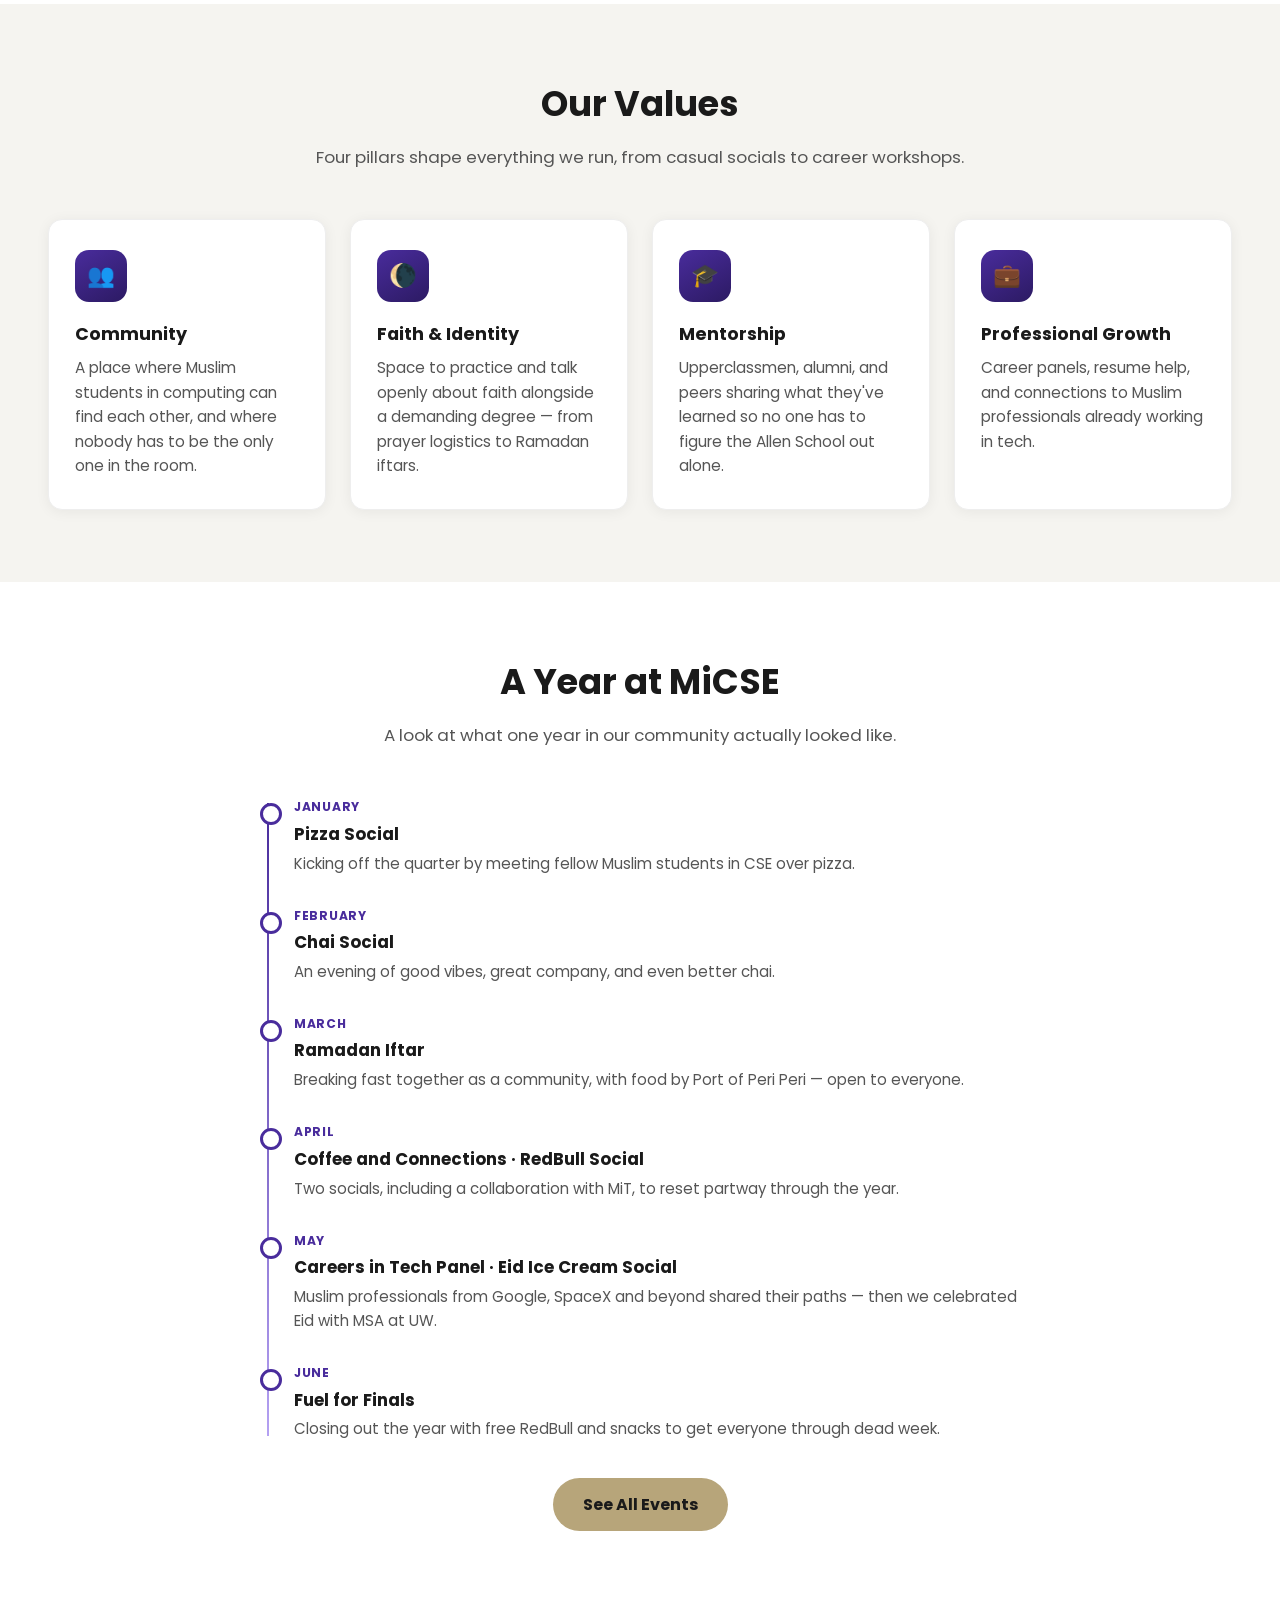
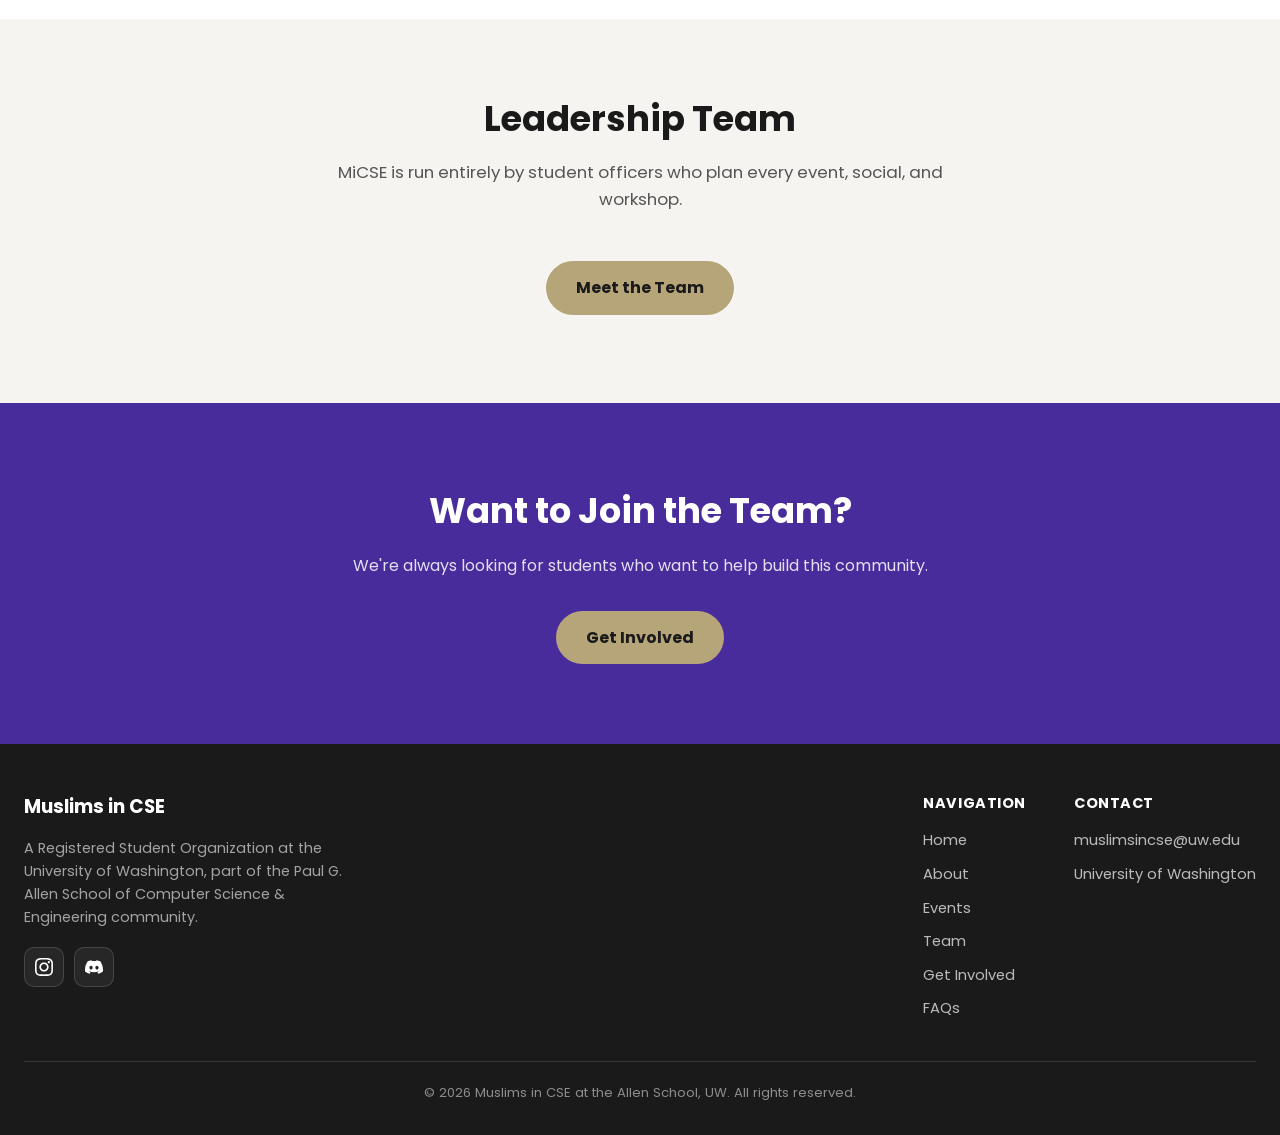
==== commit 34756b93: "Add files via upload" ====
--- a/about.html
+++ b/about.html
@@ -4,6 +4,7 @@
 <meta charset="UTF-8">
 <meta name="viewport" content="width=device-width, initial-scale=1.0">
 <title>About — Muslims in CSE</title>
+<link rel="icon" href="favicon.png" type="image/png">
 <link rel="stylesheet" href="style.css">
 </head>
 <body>
@@ -17,6 +18,7 @@
         <li><a href="index.html">Home</a></li>
         <li><a href="about.html" class="active">About</a></li>
         <li><a href="events.html">Events</a></li>
+        <li><a href="team.html">Team</a></li>
         <li><a href="get-involved.html">Get Involved</a></li>
         <li><a href="faqs.html">FAQs</a></li>
       </ul>
@@ -24,7 +26,7 @@
   </div>
 </header>
 
-<section class="page-hero">
+<section class="page-hero has-photo" style="background-image: linear-gradient(rgba(10,8,20,0.82), rgba(10,8,20,0.86)), url('professional-development-2.jpg');">
   <div class="container">
     <h1>About Us</h1>
     <p>Who we are and what we stand for.</p>
@@ -32,43 +34,123 @@
 </section>
 
 <section>
-  <div class="container prose">
-    <h2>Our Story</h2>
-    <p>Muslims in CSE was founded to give Muslim students in the Paul G. Allen School of Computer Science &amp; Engineering a space to build community, support one another, and navigate faith alongside a demanding academic path.</p>
-    <span class="placeholder-note">[Placeholder — add your founding story / when the org started here]</span>
-
-    <h2>Our Mission</h2>
-    <p>Muslims in CSE (MiCSE) is a registered student organization in the Paul G. Allen School of Computer Science &amp; Engineering. MiCSE is dedicated to fostering community, belonging, and support around the experiences of Muslim students in computing. Membership, events, and all MiCSE programming are open to all UW students, regardless of religion, background, or identity.</p>
-    <p>The organization's mission centers on creating an inclusive space where students can build community, navigate the challenges of being part of a religious minority in computing, and thrive both academically and personally. Through community-building, mentorship, and shared programming, MiCSE works to ensure that all students in the Allen School feel seen, valued, and supported.</p>
-
-    <h2>Our Values</h2>
-    <p>Community, mentorship, faith, and professional growth — the same pillars that shape everything we run, from casual socials to career workshops.</p>
+  <div class="container">
+    <div class="editorial reveal">
+      <div class="editorial-head">
+        <span class="mission-eyebrow" style="color: var(--purple);">Our Story</span>
+        <h2 class="statement">Community, belonging, and support for Muslim students in <span class="accent">computing.</span></h2>
+      </div>
+      <div class="editorial-body">
+        <p class="lead-para">Muslims in CSE was founded to give Muslim students in the Paul G. Allen School of Computer Science &amp; Engineering a space to build community, support one another, and navigate faith alongside a demanding academic path.</p>
+        <p>Muslims in CSE (MiCSE) is a registered student organization in the Allen School, dedicated to fostering community, belonging, and support around the experiences of Muslim students in computing. Membership, events, and all MiCSE programming are open to all Allen students, regardless of religion, background, or identity.</p>
+        <p>Our mission centers on creating an inclusive space where students can build community, navigate the challenges of being part of a religious minority in computing, and thrive both academically and personally. Through community-building, mentorship, and shared programming, MiCSE works to ensure that all students in the Allen School feel seen, valued, and supported.</p>
+      </div>
+    </div>
+  </div>
+</section>
+
+<section style="padding-bottom: 40px;">
+  <div class="photo-scroller-head">
+    <p class="photo-scroller-hint">Scroll to see more &rarr;</p>
+    <div class="scroller-nav">
+      <button type="button" aria-label="Scroll photos left" data-scroll="prev" data-target="aboutPhotos">
+        <svg viewBox="0 0 24 24" fill="none" stroke="currentColor" stroke-width="2.5" stroke-linecap="round" stroke-linejoin="round" aria-hidden="true"><polyline points="15 18 9 12 15 6"></polyline></svg>
+      </button>
+      <button type="button" aria-label="Scroll photos right" data-scroll="next" data-target="aboutPhotos">
+        <svg viewBox="0 0 24 24" fill="none" stroke="currentColor" stroke-width="2.5" stroke-linecap="round" stroke-linejoin="round" aria-hidden="true"><polyline points="9 18 15 12 9 6"></polyline></svg>
+      </button>
+    </div>
+  </div>
+
+  <div class="photo-scroller" id="aboutPhotos" tabindex="0" role="region" aria-label="Photos from MiCSE events">
+    <div class="shot" style="background-image: url('gallery-iftar-room.jpg');" role="img" aria-label="Students gathered for a MiCSE Ramadan iftar"></div>
+    <div class="shot" style="background-image: url('gallery-redbull-pair.jpg');" role="img" aria-label="Two students at a MiCSE social with RedBull"></div>
+    <div class="shot" style="background-image: url('gallery-study-space.jpg');" role="img" aria-label="A packed study space during a MiCSE study event"></div>
+    <div class="shot" style="background-image: url('gallery-picnic-pair.jpg');" role="img" aria-label="Two students with MiCSE-branded drinks outdoors"></div>
+    <div class="shot" style="background-image: url('community-building-2.png');" role="img" aria-label="Students sharing a meal at a MiCSE iftar"></div>
+    <div class="shot" style="background-image: url('gallery-sylvan-drink.jpg');" role="img" aria-label="A MiCSE-branded drink in front of the Sylvan Grove columns"></div>
+    <div class="shot" style="background-image: url('faith-identity.png');" role="img" aria-label="Students gathered for Jummah prayer"></div>
+    <div class="shot" style="background-image: url('socials.jpg');" role="img" aria-label="Two students at Engineering Discovery Days"></div>
+    <div class="shot" style="background-image: url('gallery-panel-room.jpg');" role="img" aria-label="Students listening at the Careers in Tech panel"></div>
+    <div class="shot" style="background-image: url('gallery-drinks-table.jpg');" role="img" aria-label="A student mixing drinks at an outdoor MiCSE social"></div>
+    <div class="shot" style="background-image: url('peer-support.jpg');" role="img" aria-label="Students studying together at an office visit"></div>
   </div>
 </section>
 
 <section class="section-soft">
   <div class="container">
+    <h2 class="section-title">Our Values</h2>
+    <p class="section-lead">Four pillars shape everything we run, from casual socials to career workshops.</p>
+    <div class="value-grid reveal">
+      <div class="value-card">
+        <div class="value-icon">&#128101;</div>
+        <h3>Community</h3>
+        <p>A place where Muslim students in computing can find each other, and where nobody has to be the only one in the room.</p>
+      </div>
+      <div class="value-card">
+        <div class="value-icon">&#127768;</div>
+        <h3>Faith &amp; Identity</h3>
+        <p>Space to practice and talk openly about faith alongside a demanding degree — from prayer logistics to Ramadan iftars.</p>
+      </div>
+      <div class="value-card">
+        <div class="value-icon">&#127891;</div>
+        <h3>Mentorship</h3>
+        <p>Upperclassmen, alumni, and peers sharing what they've learned so no one has to figure the Allen School out alone.</p>
+      </div>
+      <div class="value-card">
+        <div class="value-icon">&#128188;</div>
+        <h3>Professional Growth</h3>
+        <p>Career panels, resume help, and connections to Muslim professionals already working in tech.</p>
+      </div>
+    </div>
+  </div>
+</section>
+
+<section>
+  <div class="container">
+    <h2 class="section-title">A Year at MiCSE</h2>
+    <p class="section-lead">A look at what one year in our community actually looked like.</p>
+    <div class="timeline reveal">
+      <div class="timeline-item">
+        <div class="timeline-date">January</div>
+        <h3>Pizza Social</h3>
+        <p>Kicking off the quarter by meeting fellow Muslim students in CSE over pizza.</p>
+      </div>
+      <div class="timeline-item">
+        <div class="timeline-date">February</div>
+        <h3>Chai Social</h3>
+        <p>An evening of good vibes, great company, and even better chai.</p>
+      </div>
+      <div class="timeline-item">
+        <div class="timeline-date">March</div>
+        <h3>Ramadan Iftar</h3>
+        <p>Breaking fast together as a community, with food by Port of Peri Peri — open to everyone.</p>
+      </div>
+      <div class="timeline-item">
+        <div class="timeline-date">April</div>
+        <h3>Coffee and Connections &middot; RedBull Social</h3>
+        <p>Two socials, including a collaboration with MiT, to reset partway through the year.</p>
+      </div>
+      <div class="timeline-item">
+        <div class="timeline-date">May</div>
+        <h3>Careers in Tech Panel &middot; Eid Ice Cream Social</h3>
+        <p>Muslim professionals from Google, SpaceX and beyond shared their paths — then we celebrated Eid with MSA at UW.</p>
+      </div>
+      <div class="timeline-item">
+        <div class="timeline-date">June</div>
+        <h3>Fuel for Finals</h3>
+        <p>Closing out the year with free RedBull and snacks to get everyone through dead week.</p>
+      </div>
+    </div>
+    <p style="text-align:center; margin-top:36px;"><a href="events.html" class="btn">See All Events</a></p>
+  </div>
+</section>
+
+<section class="section-soft">
+  <div class="container">
     <h2 class="section-title">Leadership Team</h2>
-    <p class="section-lead">Meet the students running Muslims in CSE this year.</p>
-    <div class="grid">
-      <div class="card" style="text-align:center;">
-        <h3>[Name]</h3>
-        <p>President</p>
-      </div>
-      <div class="card" style="text-align:center;">
-        <h3>[Name]</h3>
-        <p>Vice President</p>
-      </div>
-      <div class="card" style="text-align:center;">
-        <h3>[Name]</h3>
-        <p>Events Lead</p>
-      </div>
-      <div class="card" style="text-align:center;">
-        <h3>[Name]</h3>
-        <p>Outreach Lead</p>
-      </div>
-    </div>
-    <p style="text-align:center; margin-top:24px;"><span class="placeholder-note">[Placeholder — swap in real names/photos/roles for your officer team]</span></p>
+    <p class="section-lead">MiCSE is run entirely by student officers who plan every event, social, and workshop.</p>
+    <p style="text-align:center;"><a href="team.html" class="btn">Meet the Team</a></p>
   </div>
 </section>
 
@@ -86,8 +168,12 @@
       <h3>Muslims in CSE</h3>
       <p>A Registered Student Organization at the University of Washington, part of the Paul G. Allen School of Computer Science &amp; Engineering community.</p>
       <div class="social-row">
-        <a href="https://www.instagram.com/muslimsincse/" target="_blank" rel="noopener" aria-label="Instagram">IG</a>
-        <a href="https://discord.gg/hwtS8GEwmB" target="_blank" rel="noopener" aria-label="Discord">DC</a>
+        <a href="https://www.instagram.com/muslimsincse/" target="_blank" rel="noopener" aria-label="Instagram">
+          <svg viewBox="0 0 24 24" fill="currentColor"><path d="M12 2.163c3.204 0 3.584.012 4.85.07 3.252.148 4.771 1.691 4.919 4.919.058 1.265.069 1.645.069 4.849 0 3.205-.012 3.584-.069 4.849-.149 3.225-1.664 4.771-4.919 4.919-1.266.058-1.644.07-4.85.07-3.204 0-3.584-.012-4.849-.07-3.26-.149-4.771-1.699-4.919-4.92-.058-1.265-.07-1.644-.07-4.849 0-3.204.013-3.583.07-4.849.149-3.227 1.664-4.771 4.919-4.919 1.266-.057 1.645-.069 4.849-.069zm0-2.163c-3.259 0-3.667.014-4.947.072-4.358.2-6.78 2.618-6.98 6.98-.059 1.281-.073 1.689-.073 4.948 0 3.259.014 3.668.072 4.948.2 4.358 2.618 6.78 6.98 6.98 1.281.058 1.689.072 4.948.072 3.259 0 3.668-.014 4.948-.072 4.354-.2 6.782-2.618 6.979-6.98.059-1.28.073-1.689.073-4.948 0-3.259-.014-3.667-.072-4.947-.196-4.354-2.617-6.78-6.979-6.98-1.281-.059-1.69-.073-4.949-.073zm0 5.838c-3.403 0-6.162 2.759-6.162 6.162s2.759 6.163 6.162 6.163 6.162-2.759 6.162-6.163c0-3.403-2.759-6.162-6.162-6.162zm0 10.162c-2.209 0-4-1.79-4-4 0-2.209 1.791-4 4-4s4 1.791 4 4c0 2.21-1.791 4-4 4zm6.406-11.845c-.796 0-1.441.645-1.441 1.44s.645 1.44 1.441 1.44c.795 0 1.439-.645 1.439-1.44s-.644-1.44-1.439-1.44z"/></svg>
+        </a>
+        <a href="https://discord.gg/hwtS8GEwmB" target="_blank" rel="noopener" aria-label="Discord">
+          <svg viewBox="0 0 24 24" fill="currentColor"><path d="M20.317 4.3698a19.7913 19.7913 0 00-4.8851-1.5152.0741.0741 0 00-.0785.0371c-.211.3753-.4447.8648-.6083 1.2495-1.8447-.2762-3.68-.2762-5.4868 0-.1636-.3933-.4058-.8742-.6177-1.2495a.077.077 0 00-.0785-.037 19.7363 19.7363 0 00-4.8852 1.515.0699.0699 0 00-.0321.0277C.5334 9.0458-.319 13.5799.0992 18.0578a.0824.0824 0 00.0312.0561c2.0528 1.5076 4.0413 2.4228 5.9929 3.0294a.0777.0777 0 00.0842-.0276c.4616-.6304.8731-1.2952 1.226-1.9942a.076.076 0 00-.0416-.1057c-.6528-.2476-1.2743-.5495-1.8722-.8923a.077.077 0 01-.0076-.1277c.1258-.0943.2517-.1923.3718-.2914a.0743.0743 0 01.0776-.0105c3.9278 1.7933 8.18 1.7933 12.0614 0a.0739.0739 0 01.0785.0095c.1202.099.246.1981.3728.2924a.077.077 0 01-.0066.1276 12.2986 12.2986 0 01-1.873.8914.0766.0766 0 00-.0407.1067c.3604.698.7719 1.3628 1.225 1.9932a.076.076 0 00.0842.0286c1.961-.6067 3.9495-1.522 6.0023-3.0294a.077.077 0 00.0313-.0552c.5004-5.177-.8382-9.6739-3.5485-13.6604a.061.061 0 00-.0312-.0286zM8.02 15.3312c-1.1825 0-2.1569-1.0857-2.1569-2.419 0-1.3332.9555-2.4189 2.157-2.4189 1.2108 0 2.1757 1.0952 2.1568 2.419 0 1.3332-.9555 2.4189-2.1569 2.4189zm7.9748 0c-1.1825 0-2.1569-1.0857-2.1569-2.419 0-1.3332.9554-2.4189 2.1569-2.4189 1.2108 0 2.1757 1.0952 2.1568 2.419 0 1.3332-.946 2.4189-2.1568 2.4189Z"/></svg>
+        </a>
       </div>
     </div>
     <div class="footer-links">
@@ -97,17 +183,9 @@
           <li><a href="index.html">Home</a></li>
           <li><a href="about.html">About</a></li>
           <li><a href="events.html">Events</a></li>
+          <li><a href="team.html">Team</a></li>
           <li><a href="get-involved.html">Get Involved</a></li>
           <li><a href="faqs.html">FAQs</a></li>
-        </ul>
-      </div>
-      <div>
-        <h4>Partners</h4>
-        <ul>
-          <li><a href="https://com2.cs.washington.edu/" target="_blank" rel="noopener">COM2</a></li>
-          <li><a href="https://gen1.cs.washington.edu/" target="_blank" rel="noopener">GEN1</a></li>
-          <li><a href="https://mit.cs.washington.edu/" target="_blank" rel="noopener">MiT</a></li>
-          <li><a href="https://www.cs.washington.edu/" target="_blank" rel="noopener">Allen School</a></li>
         </ul>
       </div>
       <div>
@@ -122,5 +200,6 @@
   <div class="footer-bottom">&copy; 2026 Muslims in CSE at the Allen School, UW. All rights reserved.</div>
 </footer>
 
+<script src="main.js"></script>
 </body>
 </html>
--- a/style.css
+++ b/style.css
@@ -13,6 +13,16 @@
 
 * { box-sizing: border-box; }
 
+/* Anchor links (e.g. the hero's scroll cue) glide instead of jumping. */
+html { scroll-behavior: smooth; }
+
+/* Stop the sticky header from covering the top of a section we jump to. */
+[id] { scroll-margin-top: 84px; }
+
+@media (prefers-reduced-motion: reduce) {
+  html { scroll-behavior: auto; }
+}
+
 body {
   margin: 0;
   font-family: 'Poppins', -apple-system, BlinkMacSystemFont, "Segoe UI", Roboto, Helvetica, Arial, sans-serif;
@@ -27,7 +37,7 @@
 a { color: inherit; }
 
 .container {
-  max-width: 1100px;
+  max-width: 1600px;
   margin: 0 auto;
   padding: 0 24px;
 }
@@ -46,7 +56,7 @@
   align-items: center;
   justify-content: space-between;
   padding: 16px 24px;
-  max-width: 1200px;
+  max-width: 1600px;
   margin: 0 auto;
 }
 
@@ -119,17 +129,52 @@
 
 /* Hero */
 .hero {
-  background:
-    radial-gradient(ellipse at 30% 20%, rgba(73,44,156,0.55) 0%, rgba(10,8,20,0) 55%),
-    radial-gradient(ellipse at 80% 80%, rgba(183,165,122,0.18) 0%, rgba(10,8,20,0) 50%),
-    linear-gradient(160deg, #0d0b16 0%, #17112b 60%, #241a44 100%);
-  color: var(--white);
-  padding: 140px 24px 110px;
+  background-image:
+    linear-gradient(100deg, rgba(8,6,16,0.94) 0%, rgba(10,8,20,0.86) 34%, rgba(13,10,24,0.6) 62%, rgba(20,14,38,0.45) 100%),
+    url('community-building-2.png');
+  background-size: cover;
+  background-position: center 32%;
+  background-repeat: no-repeat;
+  color: var(--white);
+  /* No horizontal padding here — the inner .container supplies the gutter, so the
+     hero text lines up exactly with the nav brand above it. */
+  padding: 120px 0;
+  min-height: 86vh;
+  display: flex;
+  align-items: center;
   text-align: left;
   position: relative;
 }
 
-.hero .container { max-width: 900px; }
+/* width:100% is required: .hero is a flex container, so without it the
+   container shrinks to its content and `margin: 0 auto` centers it. */
+.hero .container { width: 100%; max-width: 1600px; }
+
+.scroll-cue {
+  position: absolute;
+  bottom: 30px;
+  left: 50%;
+  transform: translateX(-50%);
+  color: rgba(255,255,255,0.8);
+  line-height: 1;
+  text-decoration: none;
+  display: block;
+  animation: scroll-bob 2.2s ease-in-out infinite;
+  filter: drop-shadow(0 2px 8px rgba(0,0,0,0.5));
+}
+
+.scroll-cue svg {
+  width: 46px;
+  height: 46px;
+  display: block;
+}
+
+.scroll-cue:hover { color: var(--white); }
+
+@keyframes scroll-bob {
+  0%, 100% { transform: translate(-50%, 0); }
+  50% { transform: translate(-50%, 9px); }
+}
 
 .hero .eyebrow {
   color: var(--gold);
@@ -147,10 +192,7 @@
   font-weight: 800;
   letter-spacing: -0.01em;
   line-height: 1.05;
-  background: linear-gradient(90deg, var(--purple-light), #e7c98f);
-  -webkit-background-clip: text;
-  background-clip: text;
-  color: transparent;
+  color: var(--purple-light);
 }
 
 .hero h1 + .hero-sub {
@@ -178,13 +220,54 @@
   margin: 0 0 10px;
   font-size: clamp(2rem, 4.5vw, 2.8rem);
   font-weight: 800;
-  background: linear-gradient(90deg, var(--purple-light), #e7c98f);
-  -webkit-background-clip: text;
-  background-clip: text;
-  color: transparent;
+  color: var(--purple-light);
   display: inline-block;
 }
 .page-hero p { margin: 0; color: rgba(255,255,255,0.75); }
+
+/* Page hero with a photo behind it */
+.page-hero.has-photo {
+  background-size: cover;
+  background-position: center 42%;
+  background-repeat: no-repeat;
+  padding: 132px 24px 108px;
+}
+
+.page-hero.has-photo p { color: rgba(255,255,255,0.88); }
+
+/* Editorial two-column text block (statement left, body right) */
+.editorial {
+  display: grid;
+  grid-template-columns: 1fr 1.1fr;
+  gap: 64px;
+  align-items: start;
+  max-width: 1240px;
+  margin: 0 auto;
+}
+
+.editorial-head { position: sticky; top: 110px; }
+
+.editorial-head .statement { margin: 0; }
+
+.editorial-body p {
+  color: #444;
+  font-size: 1.05rem;
+  margin: 0 0 18px;
+}
+
+.editorial-body p:last-child { margin-bottom: 0; }
+
+.editorial-body .lead-para {
+  font-size: 1.18rem;
+  color: var(--ink);
+  font-weight: 500;
+  line-height: 1.55;
+}
+
+@media (max-width: 860px) {
+  .editorial { grid-template-columns: 1fr; gap: 28px; }
+  .editorial-head { position: static; }
+}
 
 /* Buttons */
 .btn {
@@ -208,6 +291,41 @@
   color: var(--white);
 }
 
+/* Statement headline (big two-tone) */
+.statement {
+  font-size: clamp(1.9rem, 4vw, 3rem);
+  font-weight: 800;
+  line-height: 1.14;
+  letter-spacing: -0.02em;
+  margin: 0 0 22px;
+}
+
+.statement .accent { color: var(--purple); }
+.section-dark .statement .accent,
+.cta .statement .accent { color: var(--gold); }
+
+/* Scroll reveal.
+   Fail-safe by design: .reveal content is VISIBLE by default. It is only hidden
+   once main.js adds .js-reveal to <html>, which it does only after confirming it
+   can actually animate it back in. So if JS is blocked or fails to load, nothing
+   is ever stuck invisible. */
+.js-reveal .reveal {
+  opacity: 0;
+  transform: translateY(26px);
+  transition: opacity 0.6s ease, transform 0.6s ease;
+}
+
+.js-reveal .reveal.is-visible {
+  opacity: 1;
+  transform: none;
+}
+
+@media (prefers-reduced-motion: reduce) {
+  .js-reveal .reveal { opacity: 1; transform: none; transition: none; }
+  .scroll-cue { animation: none; }
+  .gallery-track { transition: none; }
+}
+
 /* Sections */
 section { padding: 72px 24px; }
 .section-soft { background: var(--bg-soft); }
@@ -234,7 +352,7 @@
   display: grid;
   grid-template-columns: repeat(auto-fit, minmax(230px, 1fr));
   gap: 24px;
-  max-width: 1100px;
+  max-width: 1600px;
   margin: 0 auto;
 }
 
@@ -244,6 +362,12 @@
   padding: 28px 24px;
   box-shadow: 0 2px 14px rgba(0,0,0,0.06);
   border: 1px solid #eee;
+  transition: transform 0.18s ease, box-shadow 0.18s ease;
+}
+
+.card:hover {
+  transform: translateY(-4px);
+  box-shadow: 0 16px 34px rgba(0,0,0,0.12);
 }
 
 .card .icon {
@@ -387,6 +511,535 @@
   .gallery-tag { display: none; }
 }
 
+/* Upcoming events list */
+.event-list {
+  max-width: 780px;
+  margin: 0 auto;
+  display: flex;
+  flex-direction: column;
+  gap: 16px;
+}
+
+.event-card {
+  display: flex;
+  gap: 20px;
+  align-items: flex-start;
+  background: var(--white);
+  border: 1px solid #eee;
+  border-radius: var(--radius);
+  padding: 20px;
+  box-shadow: 0 2px 14px rgba(0,0,0,0.06);
+}
+
+.event-date {
+  flex: 0 0 64px;
+  width: 64px;
+  height: 64px;
+  border-radius: 12px;
+  background: var(--purple);
+  color: var(--white);
+  display: flex;
+  flex-direction: column;
+  align-items: center;
+  justify-content: center;
+  line-height: 1.1;
+}
+
+.event-date .event-month { font-size: 0.7rem; font-weight: 700; text-transform: uppercase; letter-spacing: 0.05em; color: var(--gold); }
+.event-date .event-day { font-size: 1.5rem; font-weight: 800; }
+
+.event-info h3 { margin: 0 0 6px; font-size: 1.1rem; }
+.event-meta { margin: 0 0 8px; font-size: 0.88rem; color: var(--purple); font-weight: 600; }
+.event-info p:last-child { margin: 0; color: #555; font-size: 0.95rem; }
+
+.section-dark .event-card { background: rgba(255,255,255,0.06); border-color: rgba(255,255,255,0.15); }
+.section-dark .event-info h3 { color: var(--white); }
+.section-dark .event-info p:last-child { color: rgba(255,255,255,0.75); }
+
+@media (max-width: 560px) {
+  .event-card { flex-direction: column; align-items: flex-start; }
+  .event-date { flex-direction: row; width: auto; height: auto; padding: 6px 14px; gap: 6px; border-radius: 999px; }
+}
+
+/* Quarter schedule poster */
+.schedule-poster {
+  max-width: 520px;
+  margin: 0 auto;
+  border-radius: var(--radius);
+  overflow: hidden;
+  box-shadow: 0 18px 44px rgba(0,0,0,0.16);
+  border: 1px solid #ececec;
+  background: var(--white);
+}
+
+.schedule-poster img { width: 100%; display: block; }
+
+.schedule-caption {
+  text-align: center;
+  max-width: 560px;
+  margin: 24px auto 0;
+  color: #666;
+  font-size: 0.95rem;
+}
+
+.schedule-caption a { color: var(--purple); font-weight: 600; }
+
+/* Mission band — full-width brand panel with watermark logo */
+.mission-band {
+  position: relative;
+  overflow: hidden;
+  padding: 104px 0;
+  color: var(--white);
+  background:
+    radial-gradient(ellipse at 22% 18%, rgba(183,165,122,0.22) 0%, rgba(10,8,20,0) 58%),
+    radial-gradient(ellipse at 82% 84%, rgba(180,161,242,0.20) 0%, rgba(10,8,20,0) 55%),
+    linear-gradient(155deg, #2c1a63 0%, #492c9c 52%, #1c1238 100%);
+}
+
+.mission-inner {
+  display: grid;
+  grid-template-columns: minmax(200px, 360px) 1fr;
+  gap: 60px;
+  align-items: center;
+  max-width: 1240px;
+  margin: 0 auto;
+  text-align: left;
+}
+
+.mission-logo-frame {
+  aspect-ratio: 1 / 1;
+  width: 100%;
+  border-radius: var(--radius);
+  background: rgba(255,255,255,0.09);
+  border: 1px solid rgba(255,255,255,0.2);
+  padding: 30px;
+  display: flex;
+  align-items: center;
+  justify-content: center;
+  box-shadow: 0 18px 44px rgba(0,0,0,0.24);
+}
+
+.mission-logo-frame img { width: 100%; height: 100%; object-fit: contain; }
+
+.mission-eyebrow {
+  display: block;
+  color: var(--gold);
+  font-weight: 700;
+  font-size: 0.8rem;
+  letter-spacing: 0.16em;
+  text-transform: uppercase;
+  margin-bottom: 18px;
+}
+
+.mission-statement {
+  font-size: clamp(1.7rem, 3.4vw, 2.7rem);
+  font-weight: 800;
+  line-height: 1.16;
+  letter-spacing: -0.02em;
+  margin: 0 0 24px;
+}
+
+/* Lighter than --gold: needs more contrast against the deep purple band. */
+.mission-statement .accent { color: #e7c98f; }
+
+.mission-body {
+  margin: 0 0 26px;
+  font-size: 1.04rem;
+  color: rgba(255,255,255,0.82);
+}
+
+.mission-note {
+  margin: 0;
+  padding: 16px 22px;
+  border: 1px solid rgba(255,255,255,0.24);
+  border-left: 3px solid var(--gold);
+  border-radius: var(--radius);
+  background: rgba(255,255,255,0.07);
+  font-size: 0.95rem;
+  font-weight: 500;
+  color: var(--white);
+}
+
+@media (max-width: 820px) {
+  .mission-band { padding: 76px 0; }
+  .mission-inner { grid-template-columns: 1fr; gap: 36px; }
+  .mission-logo-frame { max-width: 260px; margin: 0 auto; }
+}
+
+/* Graceful empty state */
+.empty-state {
+  max-width: 640px;
+  margin: 0 auto;
+  text-align: center;
+  background: var(--white);
+  border: 1px solid #ececec;
+  border-radius: var(--radius);
+  padding: 40px 32px;
+  box-shadow: 0 2px 14px rgba(0,0,0,0.05);
+}
+
+.empty-state .empty-icon { font-size: 2rem; margin-bottom: 12px; }
+.empty-state p { margin: 0; color: #555; font-size: 1.02rem; }
+.empty-state a { color: var(--purple); font-weight: 600; }
+.empty-state a.btn { color: var(--ink); }
+
+/* Value cards */
+.value-grid {
+  display: grid;
+  grid-template-columns: repeat(auto-fit, minmax(230px, 1fr));
+  gap: 24px;
+  max-width: 1240px;
+  margin: 0 auto;
+}
+
+.value-card {
+  background: var(--white);
+  border: 1px solid #eee;
+  border-radius: var(--radius);
+  padding: 30px 26px;
+  box-shadow: 0 2px 14px rgba(0,0,0,0.06);
+  transition: transform 0.18s ease, box-shadow 0.18s ease;
+}
+
+.value-card:hover {
+  transform: translateY(-4px);
+  box-shadow: 0 16px 34px rgba(0,0,0,0.12);
+}
+
+.value-card .value-icon {
+  width: 52px;
+  height: 52px;
+  border-radius: 14px;
+  background: linear-gradient(150deg, var(--purple) 0%, var(--purple-dark) 100%);
+  color: var(--white);
+  display: flex;
+  align-items: center;
+  justify-content: center;
+  font-size: 1.4rem;
+  margin-bottom: 18px;
+}
+
+.value-card h3 { margin: 0 0 8px; font-size: 1.1rem; }
+.value-card p { margin: 0; color: #555; font-size: 0.96rem; }
+
+/* Horizontally scrolling photo strip */
+.photo-scroller-head {
+  display: flex;
+  align-items: flex-end;
+  justify-content: space-between;
+  gap: 20px;
+  max-width: 1600px;
+  margin: 0 auto 20px;
+  padding: 0 24px;
+}
+
+.photo-scroller-hint {
+  margin: 0;
+  color: #777;
+  font-size: 0.9rem;
+}
+
+.scroller-nav { display: flex; gap: 8px; flex: 0 0 auto; }
+
+.scroller-nav button {
+  width: 42px;
+  height: 42px;
+  border-radius: 50%;
+  border: 1px solid #ddd;
+  background: var(--white);
+  color: var(--purple);
+  cursor: pointer;
+  display: flex;
+  align-items: center;
+  justify-content: center;
+  transition: background 0.15s ease, border-color 0.15s ease, transform 0.15s ease;
+}
+
+.scroller-nav button:hover { background: var(--purple); border-color: var(--purple); color: var(--white); transform: translateY(-2px); }
+.scroller-nav button svg { width: 18px; height: 18px; }
+
+.photo-scroller {
+  display: flex;
+  gap: 14px;
+  overflow-x: auto;
+  scroll-snap-type: x mandatory;
+  scroll-behavior: smooth;
+  padding: 4px 24px 20px;
+  -webkit-overflow-scrolling: touch;
+  scrollbar-width: thin;
+  scrollbar-color: rgba(73,44,156,0.4) transparent;
+}
+
+.photo-scroller::-webkit-scrollbar { height: 8px; }
+.photo-scroller::-webkit-scrollbar-track { background: transparent; }
+.photo-scroller::-webkit-scrollbar-thumb { background: rgba(73,44,156,0.3); border-radius: 99px; }
+.photo-scroller::-webkit-scrollbar-thumb:hover { background: rgba(73,44,156,0.6); }
+
+.photo-scroller .shot {
+  flex: 0 0 auto;
+  width: clamp(210px, 25vw, 320px);
+  aspect-ratio: 4 / 5;
+  border-radius: var(--radius);
+  overflow: hidden;
+  background-size: cover;
+  background-position: center;
+  scroll-snap-align: start;
+  box-shadow: 0 8px 24px rgba(0,0,0,0.12);
+  transition: transform 0.2s ease, box-shadow 0.2s ease;
+}
+
+.photo-scroller .shot:hover {
+  transform: translateY(-5px);
+  box-shadow: 0 16px 36px rgba(0,0,0,0.2);
+}
+
+@media (prefers-reduced-motion: reduce) {
+  .photo-scroller { scroll-behavior: auto; }
+}
+
+@media (max-width: 720px) {
+  .scroller-nav { display: none; } /* touch users just swipe */
+}
+
+/* Timeline */
+.timeline {
+  max-width: 760px;
+  margin: 0 auto;
+  position: relative;
+  padding-left: 34px;
+}
+
+.timeline::before {
+  content: "";
+  position: absolute;
+  left: 7px;
+  top: 6px;
+  bottom: 6px;
+  width: 2px;
+  background: linear-gradient(180deg, var(--purple) 0%, var(--purple-light) 100%);
+}
+
+.timeline-item {
+  position: relative;
+  padding-bottom: 30px;
+}
+
+.timeline-item:last-child { padding-bottom: 0; }
+
+.timeline-item::before {
+  content: "";
+  position: absolute;
+  left: -34px;
+  top: 6px;
+  width: 16px;
+  height: 16px;
+  border-radius: 50%;
+  background: var(--white);
+  border: 3px solid var(--purple);
+}
+
+.timeline-date {
+  font-size: 0.76rem;
+  font-weight: 700;
+  color: var(--purple);
+  text-transform: uppercase;
+  letter-spacing: 0.06em;
+  margin-bottom: 4px;
+}
+
+.timeline-item h3 { margin: 0 0 4px; font-size: 1.05rem; }
+.timeline-item p { margin: 0; color: #555; font-size: 0.94rem; }
+
+/* Team */
+/* Flex rather than grid: with grid, a partial last row stays stuck under the
+   first columns. Flex wrapping centres leftover members instead. */
+.team-grid {
+  display: flex;
+  flex-wrap: wrap;
+  justify-content: center;
+  gap: 40px 34px;
+  max-width: 1100px;
+  margin: 0 auto;
+}
+
+.team-member {
+  flex: 0 0 200px;
+  max-width: 100%;
+  text-align: center;
+}
+
+.team-photo {
+  width: 100%;
+  max-width: 180px;
+  aspect-ratio: 1 / 1;
+  margin: 0 auto 16px;
+  border-radius: 50%;
+  overflow: hidden;
+  background:
+    radial-gradient(ellipse at 30% 25%, rgba(183,165,122,0.28) 0%, rgba(10,8,20,0) 60%),
+    linear-gradient(160deg, #3a2586 0%, #1c1238 100%);
+  display: flex;
+  align-items: center;
+  justify-content: center;
+  color: rgba(255,255,255,0.8);
+  font-size: 1.9rem;
+  font-weight: 700;
+  letter-spacing: 0.02em;
+  box-shadow: 0 10px 26px rgba(0,0,0,0.16);
+  transition: transform 0.2s ease, box-shadow 0.2s ease;
+}
+
+.team-member:hover .team-photo {
+  transform: translateY(-4px);
+  box-shadow: 0 16px 34px rgba(0,0,0,0.22);
+}
+
+.team-photo img { width: 100%; height: 100%; object-fit: cover; }
+
+.team-member h3 { margin: 0 0 4px; font-size: 1.05rem; }
+.team-member .role { margin: 0; color: var(--purple); font-weight: 600; font-size: 0.9rem; }
+
+/* Featured upcoming event (poster + details) */
+.event-feature-list {
+  display: flex;
+  flex-direction: column;
+  gap: 56px;
+  max-width: 1000px;
+  margin: 0 auto;
+}
+
+.event-feature {
+  display: grid;
+  grid-template-columns: 300px 1fr;
+  gap: 48px;
+  align-items: start;
+}
+
+.event-feature-poster {
+  border-radius: var(--radius);
+  overflow: hidden;
+  border: 1px solid #eee;
+  box-shadow: 0 4px 20px rgba(0,0,0,0.08);
+  background: var(--bg-soft);
+}
+
+.event-feature-poster img { width: 100%; display: block; }
+
+.event-feature-poster .poster-placeholder {
+  aspect-ratio: 1 / 1;
+  display: flex;
+  align-items: center;
+  justify-content: center;
+  color: #999;
+  font-size: 0.85rem;
+  text-align: center;
+  padding: 20px;
+}
+
+.event-feature-details .eyebrow-tag {
+  color: var(--purple);
+  font-weight: 700;
+  font-size: 0.78rem;
+  text-transform: uppercase;
+  letter-spacing: 0.06em;
+  margin-bottom: 8px;
+  display: block;
+}
+
+.event-feature-details h3 { font-size: clamp(1.5rem, 3vw, 2rem); margin: 0 0 16px; }
+.event-feature-details p { color: #444; margin: 0 0 14px; }
+
+.event-feature-meta {
+  list-style: none;
+  margin: 20px 0 24px;
+  padding: 0;
+  display: flex;
+  flex-direction: column;
+  gap: 8px;
+}
+
+.event-feature-meta li {
+  display: flex;
+  align-items: center;
+  gap: 8px;
+  color: #333;
+  font-size: 0.97rem;
+}
+
+.event-feature-meta li strong { color: var(--ink); }
+
+@media (max-width: 720px) {
+  .event-feature { grid-template-columns: 1fr; }
+  .event-feature-poster { max-width: 320px; margin: 0 auto; }
+}
+
+/* Past events photo gallery */
+.past-events-grid {
+  display: grid;
+  grid-template-columns: repeat(3, 1fr);
+  gap: 6px;
+  max-width: 1600px;
+  margin: 0 auto;
+}
+
+.past-event-tile {
+  position: relative;
+  aspect-ratio: 1 / 1;
+  overflow: hidden;
+  background-size: cover;
+  background-position: center;
+}
+
+.past-event-tile .past-event-caption {
+  position: absolute;
+  inset: 0;
+  background: rgba(10,8,20,0.78);
+  color: var(--white);
+  display: flex;
+  flex-direction: column;
+  align-items: center;
+  justify-content: center;
+  text-align: center;
+  padding: 20px;
+  opacity: 0;
+  transition: opacity 0.2s ease;
+}
+
+.past-event-tile:hover .past-event-caption { opacity: 1; }
+
+.past-event-tile .past-event-caption .past-event-date {
+  font-size: 0.72rem;
+  color: var(--gold);
+  font-weight: 700;
+  text-transform: uppercase;
+  letter-spacing: 0.05em;
+  margin-bottom: 6px;
+}
+
+.past-event-tile .past-event-caption h3 { color: var(--white); margin: 0 0 8px; font-size: 1.05rem; }
+.past-event-tile .past-event-caption p { color: rgba(255,255,255,0.85); margin: 0; font-size: 0.85rem; }
+
+@media (max-width: 720px) {
+  .past-events-grid { grid-template-columns: repeat(2, 1fr); }
+}
+
+/* Instagram embed */
+.instagram-embed-wrap {
+  max-width: 900px;
+  margin: 0 auto;
+  border-radius: var(--radius);
+  overflow: hidden;
+  background: var(--white);
+  border: 1px solid #eee;
+  box-shadow: 0 2px 14px rgba(0,0,0,0.06);
+  min-height: 140px;
+  padding: 28px;
+  text-align: center;
+}
+
+.instagram-embed-wrap p { color: #666; margin: 0 0 4px; }
+.instagram-embed-wrap .placeholder-note { margin-top: 14px; }
+
 /* FAQ accordion */
 .faq-list { max-width: 780px; margin: 0 auto; }
 
@@ -441,7 +1094,7 @@
 }
 
 .footer-inner {
-  max-width: 1100px;
+  max-width: 1600px;
   margin: 0 auto;
   display: flex;
   flex-wrap: wrap;
@@ -460,19 +1113,22 @@
 .footer-links a { color: rgba(255,255,255,0.7); text-decoration: none; font-size: 0.92rem; }
 .footer-links a:hover { color: var(--white); }
 
-.social-row { display: flex; gap: 14px; margin-top: 18px; }
+.social-row { display: flex; gap: 10px; margin-top: 18px; }
 .social-row a {
-  width: 38px; height: 38px;
-  border-radius: 50%;
-  border: 1px solid rgba(255,255,255,0.3);
+  width: 40px; height: 40px;
+  border-radius: 10px;
+  background: rgba(255,255,255,0.06);
+  border: 1px solid rgba(255,255,255,0.14);
   display: flex; align-items: center; justify-content: center;
   text-decoration: none;
   color: var(--white);
-  font-size: 0.9rem;
-}
+  transition: background 0.15s ease, transform 0.15s ease;
+}
+.social-row a svg { width: 18px; height: 18px; }
+.social-row a:hover { background: rgba(255,255,255,0.14); transform: translateY(-2px); }
 
 .footer-bottom {
-  max-width: 1100px;
+  max-width: 1600px;
   margin: 32px auto 0;
   padding-top: 20px;
   border-top: 1px solid rgba(255,255,255,0.12);
@@ -490,7 +1146,7 @@
   display: grid;
   grid-template-columns: 1fr 1fr;
   gap: 40px;
-  max-width: 1100px;
+  max-width: 1600px;
   margin: 0 auto;
   align-items: center;
 }
@@ -498,6 +1154,27 @@
 @media (max-width: 720px) {
   .two-col { grid-template-columns: 1fr; }
   section { padding: 56px 20px; }
+}
+
+.mission-logo-card {
+  aspect-ratio: 1 / 1;
+  width: 100%;
+  max-width: 460px;
+  margin: 0 auto;
+  background: var(--purple);
+  border-radius: var(--radius);
+  display: flex;
+  align-items: center;
+  justify-content: center;
+  padding: 36px;
+  box-shadow: 0 16px 40px rgba(0,0,0,0.14);
+}
+
+.mission-logo-card img {
+  width: 100%;
+  height: 100%;
+  object-fit: contain;
+  border-radius: 0;
 }
 
 .placeholder-note {
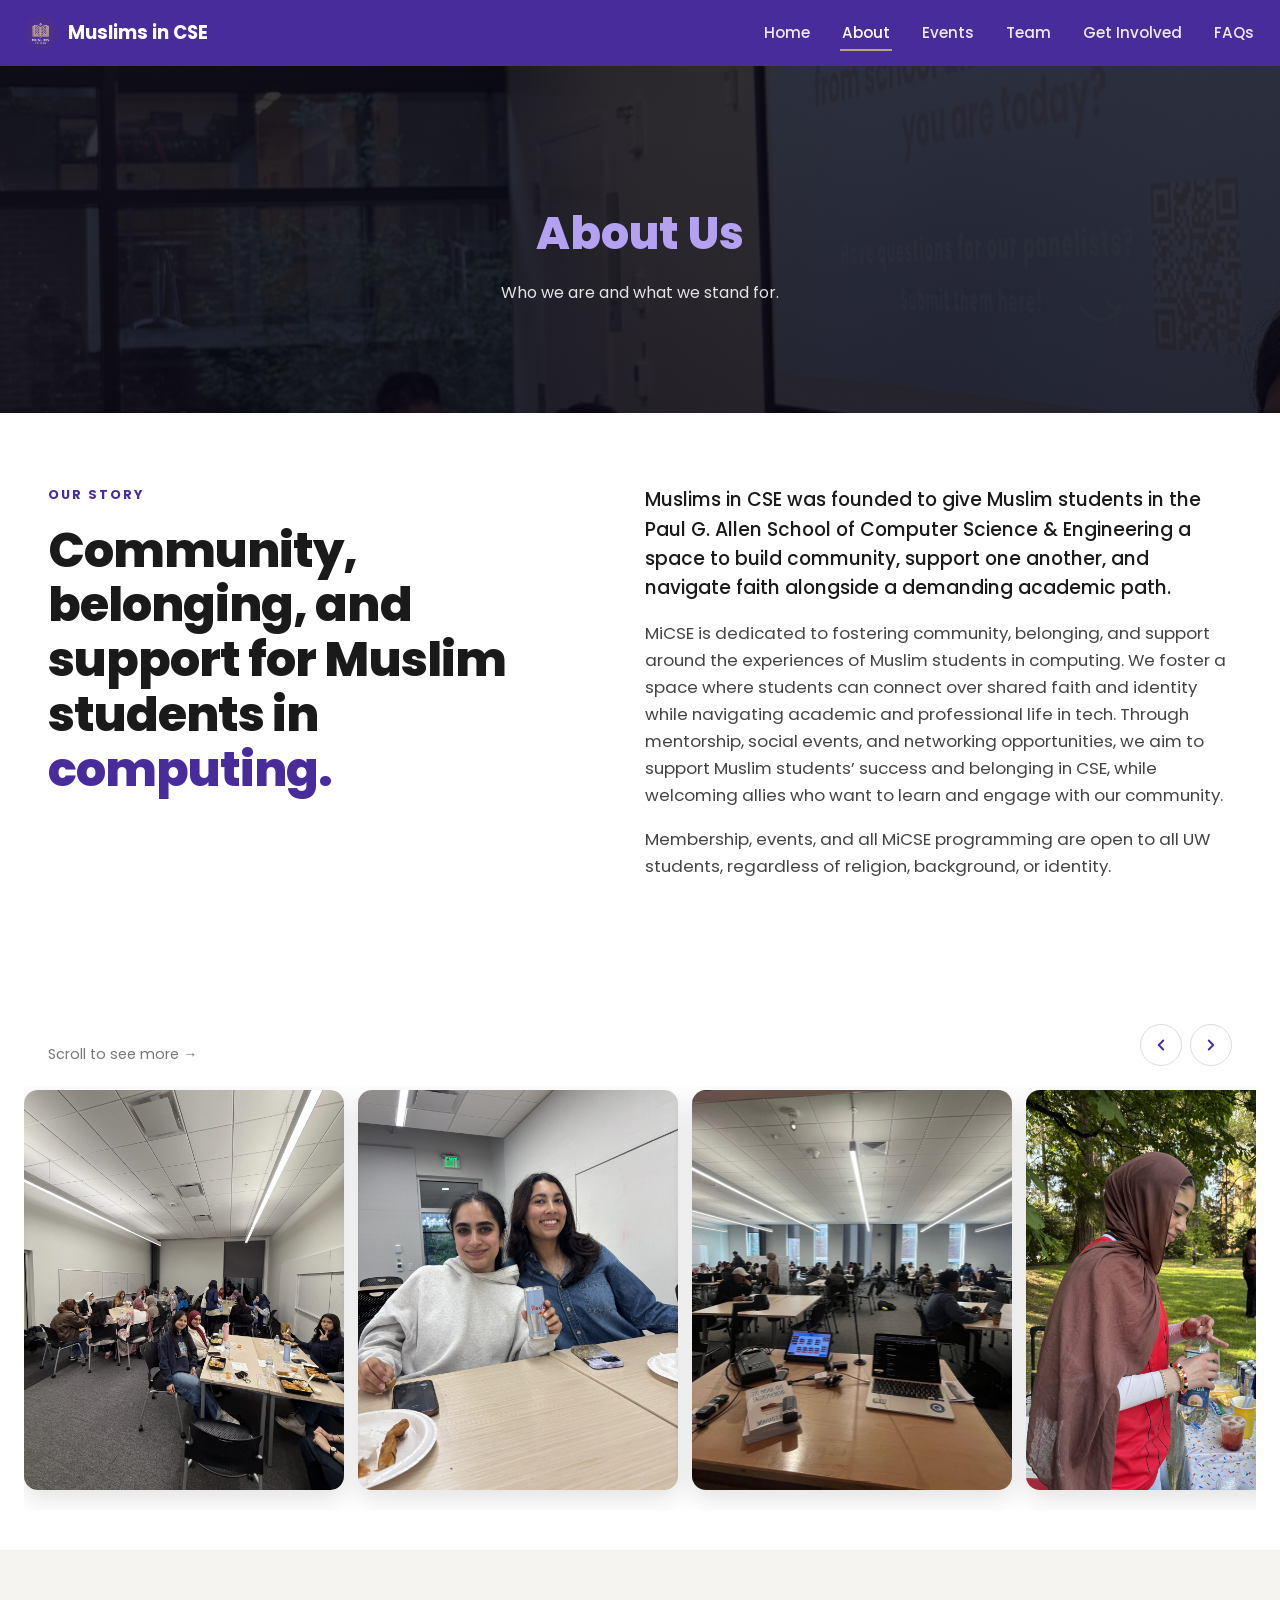
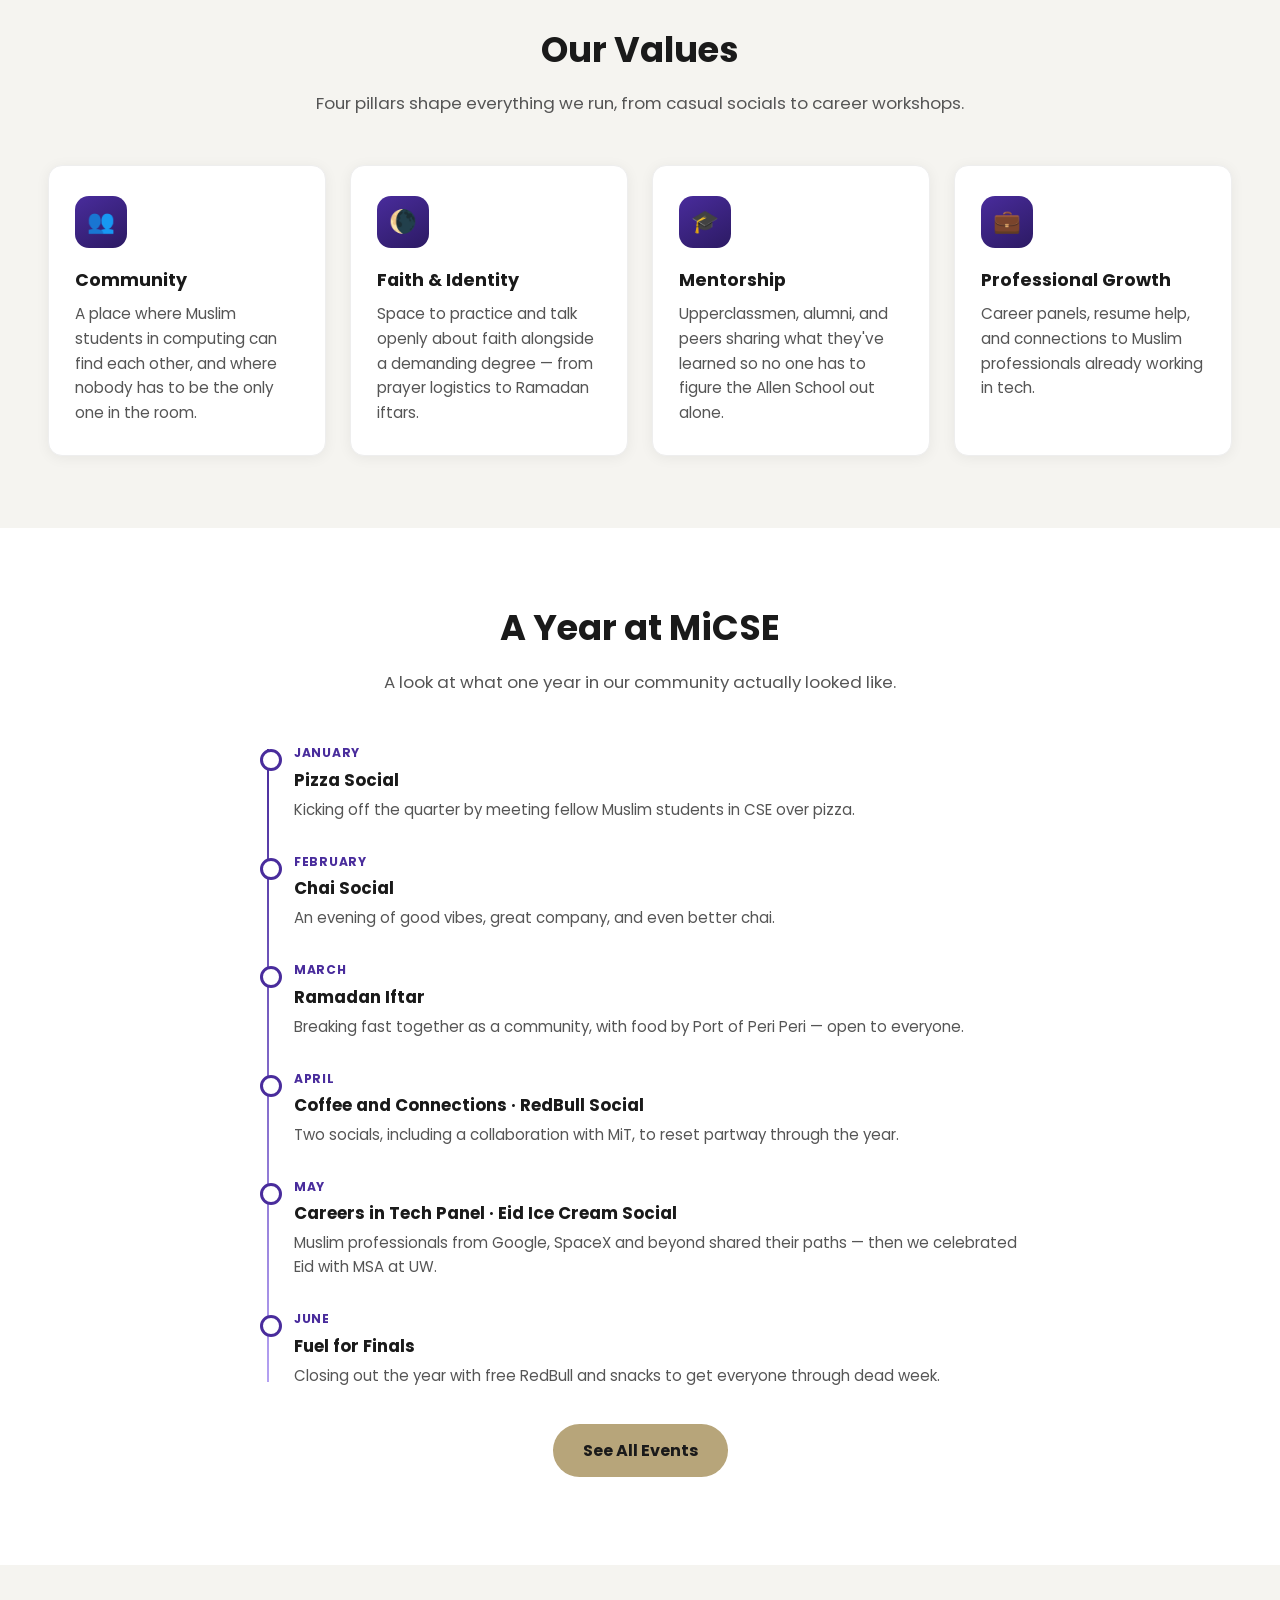
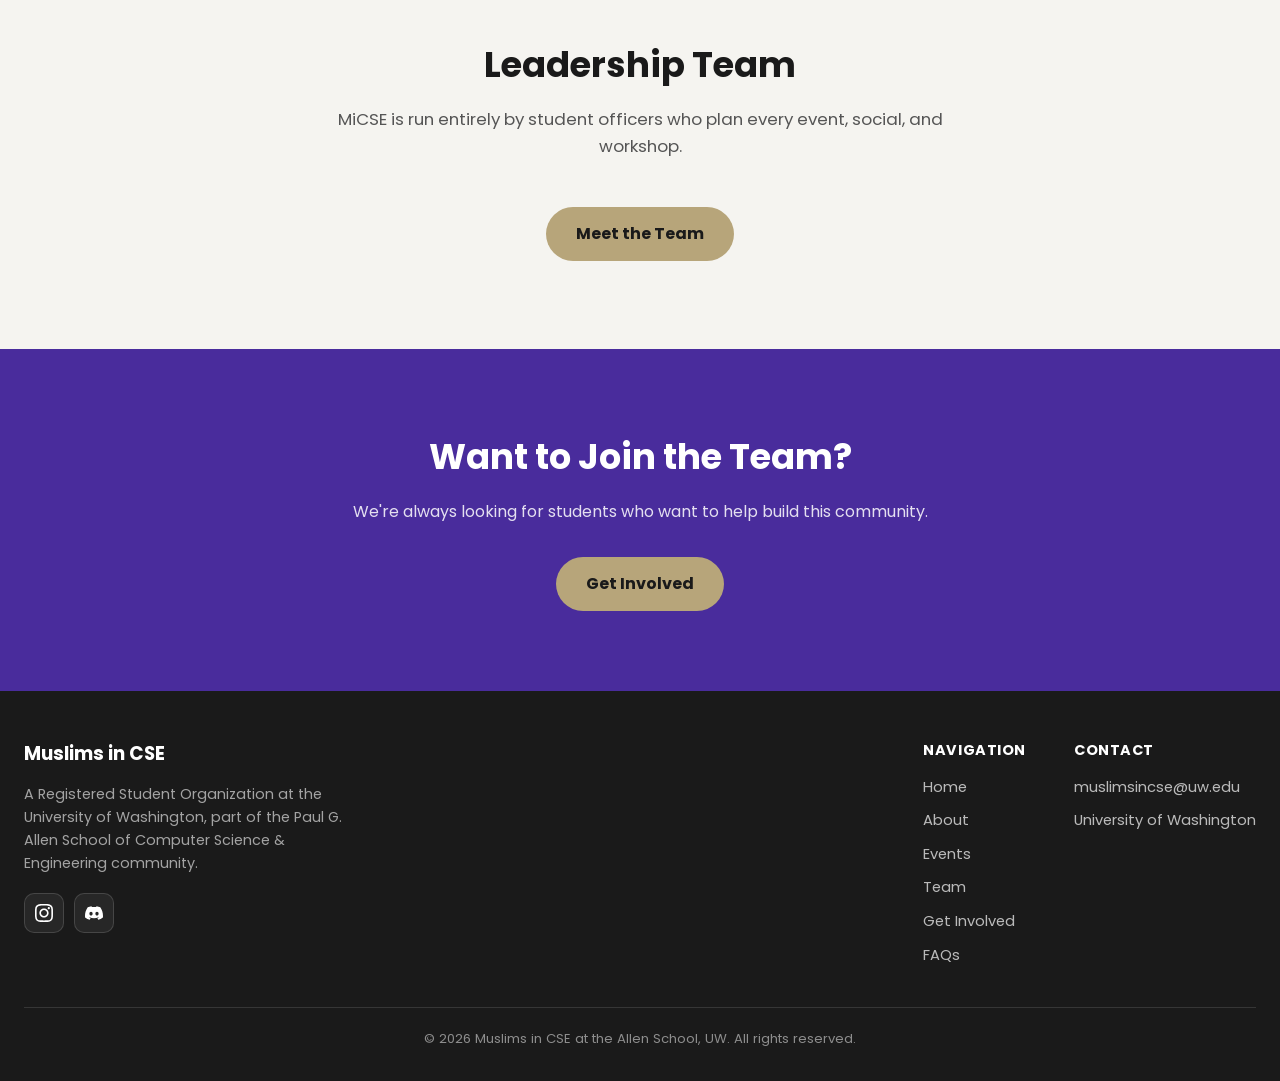
==== commit e2990223: "Revise MiCSE mission and community description Updated the description of MiCSE to emphasize communi" ====
--- a/about.html
+++ b/about.html
@@ -4,6 +4,16 @@
 <meta charset="UTF-8">
 <meta name="viewport" content="width=device-width, initial-scale=1.0">
 <title>About — Muslims in CSE</title>
+<meta name="description" content="Who we are and what we stand for: community, faith &amp; identity, mentorship, and professional growth at the UW Allen School.">
+<meta property="og:type" content="website">
+<meta property="og:site_name" content="Muslims in CSE">
+<meta property="og:title" content="About — Muslims in CSE">
+<meta property="og:description" content="Who we are and what we stand for: community, faith &amp; identity, mentorship, and professional growth at the UW Allen School.">
+<meta property="og:image" content="https://students.washington.edu/muslimsincse/og-image.jpg">
+<meta property="og:image:width" content="1200">
+<meta property="og:image:height" content="630">
+<meta property="og:url" content="https://students.washington.edu/muslimsincse/about.html">
+<meta name="twitter:card" content="summary_large_image">
 <link rel="icon" href="favicon.png" type="image/png">
 <link rel="stylesheet" href="style.css">
 </head>
@@ -42,8 +52,8 @@
       </div>
       <div class="editorial-body">
         <p class="lead-para">Muslims in CSE was founded to give Muslim students in the Paul G. Allen School of Computer Science &amp; Engineering a space to build community, support one another, and navigate faith alongside a demanding academic path.</p>
-        <p>Muslims in CSE (MiCSE) is a registered student organization in the Allen School, dedicated to fostering community, belonging, and support around the experiences of Muslim students in computing. Membership, events, and all MiCSE programming are open to all Allen students, regardless of religion, background, or identity.</p>
-        <p>Our mission centers on creating an inclusive space where students can build community, navigate the challenges of being part of a religious minority in computing, and thrive both academically and personally. Through community-building, mentorship, and shared programming, MiCSE works to ensure that all students in the Allen School feel seen, valued, and supported.</p>
+        <p>MiCSE is dedicated to fostering community, belonging, and support around the experiences of Muslim students in computing. We foster a space where students can connect over shared faith and identity while navigating academic and professional life in tech. Through mentorship, social events, and networking opportunities, we aim to support Muslim students&rsquo; success and belonging in CSE, while welcoming allies who want to learn and engage with our community.</p>
+        <p>Membership, events, and all MiCSE programming are open to all UW students, regardless of religion, background, or identity.</p>
       </div>
     </div>
   </div>
--- a/style.css
+++ b/style.css
@@ -159,7 +159,6 @@
   line-height: 1;
   text-decoration: none;
   display: block;
-  animation: scroll-bob 2.2s ease-in-out infinite;
   filter: drop-shadow(0 2px 8px rgba(0,0,0,0.5));
 }
 
@@ -170,21 +169,6 @@
 }
 
 .scroll-cue:hover { color: var(--white); }
-
-@keyframes scroll-bob {
-  0%, 100% { transform: translate(-50%, 0); }
-  50% { transform: translate(-50%, 9px); }
-}
-
-.hero .eyebrow {
-  color: var(--gold);
-  font-weight: 600;
-  letter-spacing: 0.08em;
-  text-transform: uppercase;
-  font-size: 0.85rem;
-  margin-bottom: 18px;
-  display: block;
-}
 
 .hero h1 {
   font-size: clamp(2.6rem, 6vw, 4.2rem);
@@ -322,7 +306,6 @@
 
 @media (prefers-reduced-motion: reduce) {
   .js-reveal .reveal { opacity: 1; transform: none; transition: none; }
-  .scroll-cue { animation: none; }
   .gallery-track { transition: none; }
 }
 
@@ -606,20 +589,15 @@
   text-align: left;
 }
 
+/* No frame: the logo is already a self-contained circular emblem, so a
+   translucent panel around it just adds visual noise. */
 .mission-logo-frame {
-  aspect-ratio: 1 / 1;
   width: 100%;
-  border-radius: var(--radius);
-  background: rgba(255,255,255,0.09);
-  border: 1px solid rgba(255,255,255,0.2);
-  padding: 30px;
-  display: flex;
-  align-items: center;
-  justify-content: center;
-  box-shadow: 0 18px 44px rgba(0,0,0,0.24);
-}
-
-.mission-logo-frame img { width: 100%; height: 100%; object-fit: contain; }
+  max-width: 330px;
+  margin: 0 auto;
+}
+
+.mission-logo-frame img { width: 100%; height: auto; display: block; }
 
 .mission-eyebrow {
   display: block;
@@ -648,16 +626,18 @@
   color: rgba(255,255,255,0.82);
 }
 
+/* A hairline rule instead of a callout box — reads as editorial rather than
+   as a generic highlighted card. */
 .mission-note {
   margin: 0;
-  padding: 16px 22px;
-  border: 1px solid rgba(255,255,255,0.24);
-  border-left: 3px solid var(--gold);
-  border-radius: var(--radius);
-  background: rgba(255,255,255,0.07);
+  padding: 22px 0 0;
+  border: 0;
+  border-top: 1px solid rgba(255,255,255,0.2);
+  background: none;
+  border-radius: 0;
   font-size: 0.95rem;
-  font-weight: 500;
-  color: var(--white);
+  color: rgba(255,255,255,0.7);
+  max-width: 56ch;
 }
 
 @media (max-width: 820px) {
